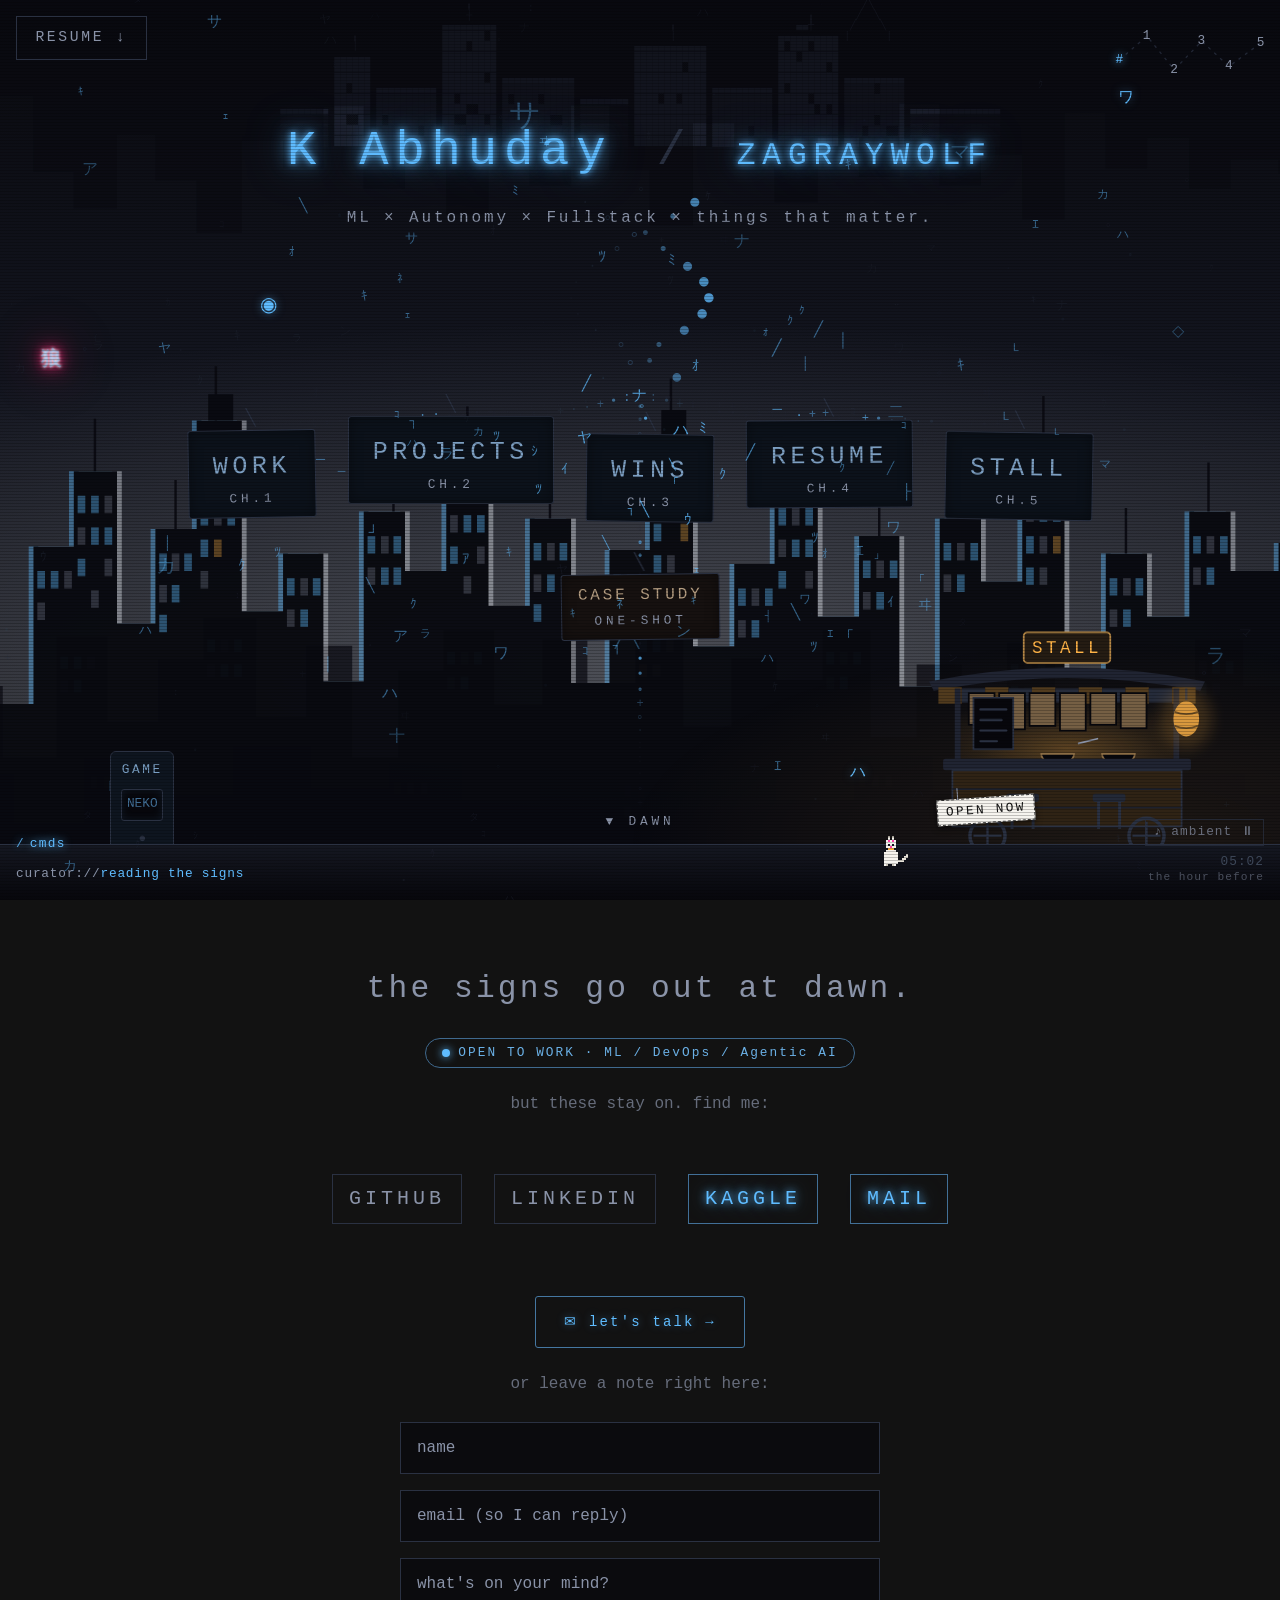
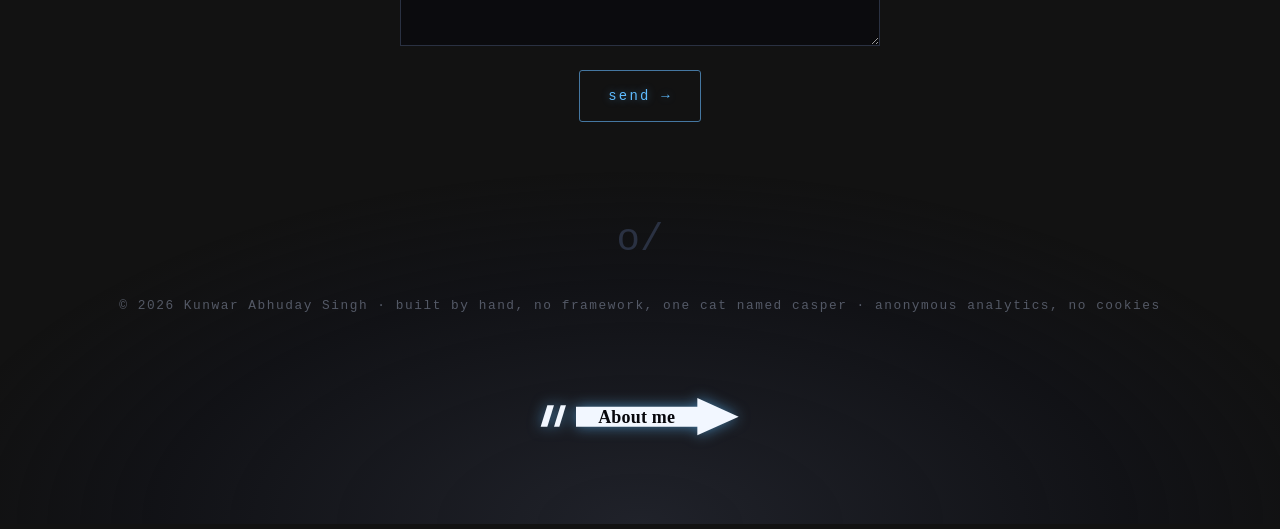
==== index.html @ 2be88a95 "about: reviewer quick-nav signs under hero (resume/projects/wins/mail) + rename about arcade CAT->NE" ====
<!DOCTYPE html>
<html lang="en">
<head>
<meta charset="UTF-8">
<meta name="viewport" content="width=device-width, initial-scale=1.0, viewport-fit=cover">
<title>ZaGrayWolf — Abhuday Singh · ML × Robotics</title>
<meta name="description" content="Kunwar Abhuday Singh (ZaGrayWolf) — ML, robotics, and things that see. A night-alley portfolio: work, projects, papers, resume, and a recommendations stall.">
<link rel="canonical" href="https://zagraywolf.github.io/">
<meta name="theme-color" content="#07070c">
<meta property="og:type" content="website">
<meta property="og:title" content="ZaGrayWolf — Abhuday Singh">
<meta property="og:description" content="ML × Autonomy × Fullstack × things that matter. Step into the alley.">
<meta property="og:url" content="https://zagraywolf.github.io/">
<meta property="og:image" content="https://zagraywolf.github.io/assets/img/og.png">
<meta name="twitter:card" content="summary_large_image">
<meta name="twitter:image" content="https://zagraywolf.github.io/assets/img/og.png">
<link rel="icon" href="assets/img/favicon.svg" type="image/svg+xml">
<link rel="manifest" href="/manifest.webmanifest">
<link rel="apple-touch-icon" href="/assets/img/apple-touch-icon.png">
<!-- modulepreload: flatten the ES-module boot waterfall (all always-loaded; pure load speedup, no behaviour change). ?v= bumped by the site-wide sed. -->
<link rel="modulepreload" href="/js/main.js?v=4.59">
<link rel="modulepreload" href="/js/config.js?v=4.59">
<link rel="modulepreload" href="/js/ticker.js?v=4.59">
<link rel="modulepreload" href="/js/curator.js?v=4.59">
<link rel="modulepreload" href="/js/cat.js?v=4.59">
<link rel="modulepreload" href="/js/hud.js?v=4.59">
<link rel="modulepreload" href="/js/transition.js?v=4.59">
<link rel="modulepreload" href="/js/timeofday.js?v=4.59">
<link rel="modulepreload" href="/js/narrator.js?v=4.59">
<link rel="modulepreload" href="/js/analytics.js?v=4.59">
<link rel="modulepreload" href="/js/palette.js?v=4.59">
<link rel="modulepreload" href="/js/resume-preview.js?v=4.59">
<link rel="modulepreload" href="/js/dynamic-menu.js?v=4.59">
<link rel="stylesheet" href="css/tokens.css?v=4.59">
<link rel="stylesheet" href="css/base.css?v=4.59">
<link rel="stylesheet" href="css/alley.css?v=4.59">
<link rel="stylesheet" href="css/game.css?v=4.59">
<script type="application/ld+json">
{
  "@context": "https://schema.org",
  "@type": "Person",
  "name": "Kunwar Abhuday Singh",
  "alternateName": "ZaGrayWolf",
  "url": "https://zagraywolf.github.io/",
  "email": "mailto:abhuday2656@gmail.com",
  "jobTitle": "Software Engineer (ML, DevOps, Agentic AI)",
  "alumniOf": "Manipal Institute of Technology",
  "address": { "@type": "PostalAddress", "addressLocality": "Noida", "addressCountry": "IN" },
  "sameAs": [
    "https://github.com/ZaGrayWolf",
    "https://www.linkedin.com/in/kunwar-abhuday-singh-280836284",
    "https://www.kaggle.com/abhuday7",
    "https://pypi.org/project/advance-conv-benchmarks/"
  ]
}
</script>
</head>
<body data-page="alley" class="preboot">
<a class="skip-link" href="#main">skip to street level</a>
<a class="hud-resume" href="resume.html">RESUME ↓</a>

<div class="alley">

  <!-- L0 · sky -->
  <div class="layer layer-sky" data-parallax="0.2" aria-hidden="true">
<pre class="skyline">
                               ╻                                                                 ╱╲
                               ┼                                                        ╻       ╱  ╲
                           ▄▄▄▄▄▄▄▄▄                             ╻                    ▄▄╀      ╱    ╲
            ╻              ███████░█                             |                 ▄▄▄▄▄▄▄▄▄▄ |      |
            |              ████░████                       ▄▄▄▄▄▄▄▄▄▄▄▄            █░███░████
         ▄▄▄▄▄▄            █████████                       ████████████            ███░██████
         ██████            █████████                       ████████░███            ████████░█
         ██████            ███████░█ ▄▄▄▄▄▄▄▄▄▄▄▄          ████████████            ██████████ ▄▄▄▄▄▄▄▄▄▄
         ██░███ ▄▄▄▄▄▄▄▄▄▄ █████████ ▓▓▓▓▓▓▓▓▓▓▓▓          ████████████ ▄▄▄▄▄▄▄▄▄▄ █░████████ ▓▓▓▓▓░▓▓▓▓
         ██████ ▓▓▓▓▓▓▓▓▓▓ ██░██████ ▓░▓▓▓▓░▓▓▓▓▓ ▄▄▄▄▄▄▄▄ ████░██░████ ▓▓▓▓▓▓▓▓▓▓ █████░████ ▓▓▓▓▓▓▓▓▓▓
▄▄▄▄▄▄▄▄ ██████ ▓▓▓▓▓▓▓▓▓▓ ████░░███ ▓▓▓▓▓▓▓▓▓▓▓▓ ▒▒▒▒▒▒▒▒ ████████████ ▓▓▓▓▓▓▓▓▓▓ ██████░█░█ ▓▓▓▓▓▓▓▓▓▓ ▄▄▄▄▄▄▄▄▄▄▄▄▄▄▄
▒▒▒▒▒▒▒▒ ██░░██ ▓░▓▓▓▓▓▓▓▓ ██░░███░█ ▓▓▓▓▓▓▓▓░░▓▓ ▒▒▒▒▒▒▒▒ ████████████ ▓▓▓▓▓▓▓▓▓▓ ██████████ ▓▓▓▓▓░▓▓▓▓ ▒▒▒▒▒▒▒▒▒▒▒▒▒▒▒
▒░▒░▒░▒▒ ██████ ▓▓▓▓▓▓▓░▓▓ █████████ ▓▓▓▓▓▓▓▓▓▓▓▓ ▒▒▒▒▒▒▒▒ ████████████ ▓▓▓▓▓▓░▓▓▓ ██████████ ▓▓▓░▓▓▓░░▓ ▒▒░▒▒▒▒▒▒▒▒▒▒▒▒
▒▒▒▒▒▒▒▒ ██████ ▓▓▓▓▓▓▓▓▓▓ █████████ ▓▓▓▓▓▓▓▓▓▓▓▓ ▒▒▒▒▒▒▒▒ ████████████ ▓▓▓▓▓▓▓▓▓▓ ██████████ ▓▓▓▓▓▓▓▓▓▓ ▒▒▒▒▒▒▒▒▒▒▒▒▒▒▒
</pre>
  </div>

  <!-- L1 · layered skyline — Spider-Verse depth in the Tokyo-night palette -->
  <!-- ── SKYLINE: revert by restoring this block from git (7bf1932) ── -->
  <!-- inverted city hanging from the top (the upside-down mirror) -->
  <div class="layer layer-skyline-top" data-parallax="0.16" aria-hidden="true">
    <svg viewBox="0 0 1440 360" preserveAspectRatio="none">
      <path class="sky-near" d="M0,360 L0,182 L45,182 L45,248 L88,248 L88,158 L130,158 L130,115 L175,115 L175,202 L215,202 L215,148 L258,148 L258,86 L305,86 L305,195 L348,195 L348,162 L390,162 L390,235 L432,235 L432,138 L475,138 L475,172 L518,172 L518,108 L562,108 L562,192 L605,192 L605,142 L648,142 L648,236 L688,236 L688,160 L730,160 L730,95 L775,95 L775,215 L818,215 L818,168 L860,168 L860,122 L905,122 L905,198 L948,198 L948,152 L990,152 L990,238 L1032,238 L1032,142 L1075,142 L1075,178 L1118,178 L1118,102 L1162,102 L1162,228 L1205,228 L1205,162 L1248,162 L1248,198 L1292,198 L1292,138 L1335,138 L1335,172 L1385,172 L1385,156 L1440,156 L1440,360 Z"/>
    </svg>
  </div>
  <div class="layer layer-skyline-back" data-parallax="0.22" aria-hidden="true">
    <svg viewBox="0 0 1440 360" preserveAspectRatio="none">
      <path class="sky-far" d="M0,360 L0,310 L180,310 L180,296 L360,296 L360,315 L540,315 L540,300 L720,300 L720,308 L900,308 L900,295 L1080,295 L1080,305 L1260,305 L1260,298 L1440,298 L1440,360 Z"/>
      <path class="sky-mid" d="M0,360 L0,270 L68,270 L68,305 L140,305 L140,258 L218,258 L218,285 L295,285 L295,250 L378,250 L378,280 L458,280 L458,262 L535,262 L535,288 L615,288 L615,254 L698,254 L698,282 L778,282 L778,264 L862,264 L862,288 L942,288 L942,257 L1025,257 L1025,282 L1105,282 L1105,268 L1188,268 L1188,294 L1268,294 L1268,270 L1350,270 L1350,285 L1440,285 L1440,360 Z"/>
      <g>
        <rect class="sky-win" x="148" y="272" width="6" height="8"/><rect class="sky-win dim" x="162" y="272" width="6" height="8"/><rect class="sky-win" x="176" y="272" width="6" height="8"/>
        <rect class="sky-win dim" x="464" y="276" width="6" height="8"/><rect class="sky-win" x="478" y="276" width="6" height="8"/><rect class="sky-win" x="492" y="276" width="6" height="8"/>
        <rect class="sky-win" x="704" y="278" width="6" height="8"/><rect class="sky-win dim" x="718" y="278" width="6" height="8"/><rect class="sky-win" x="704" y="293" width="6" height="8"/>
        <rect class="sky-win dim" x="948" y="271" width="6" height="8"/><rect class="sky-win" x="962" y="271" width="6" height="8"/><rect class="sky-win" x="976" y="271" width="6" height="8"/>
        <rect class="sky-win" x="1194" y="282" width="6" height="8"/><rect class="sky-win dim" x="1208" y="282" width="6" height="8"/><rect class="sky-win" x="1275" y="284" width="6" height="8"/>
      </g>
    </svg>
  </div>
  <!-- mid-depth layer — remove this div + .layer-skyline-mid in alley.css to revert -->
  <div class="layer layer-skyline-mid" data-parallax="0.35" aria-hidden="true">
    <svg viewBox="0 0 1440 360" preserveAspectRatio="none">
      <path class="sky-mid" d="M0,360 L0,222 L56,222 L56,268 L112,268 L112,190 L165,190 L165,245 L218,245 L218,205 L265,205 L265,178 L320,178 L320,242 L372,242 L372,196 L420,196 L420,268 L468,268 L468,212 L515,212 L515,186 L568,186 L568,234 L618,234 L618,192 L665,192 L665,220 L715,220 L715,178 L765,178 L765,248 L815,248 L815,204 L862,204 L862,218 L910,218 L910,186 L960,186 L960,255 L1008,255 L1008,208 L1055,208 L1055,232 L1102,232 L1102,194 L1152,194 L1152,228 L1198,228 L1198,214 L1248,214 L1248,238 L1298,238 L1298,192 L1348,192 L1348,222 L1440,222 L1440,360 Z"/>
      <g>
        <rect class="sky-win" x="116" y="203" width="8" height="8"/><rect class="sky-win" x="130" y="203" width="8" height="8"/><rect class="sky-win dim" x="144" y="203" width="8" height="8"/><rect class="sky-win dim" x="116" y="218" width="8" height="8"/><rect class="sky-win" x="130" y="218" width="8" height="8"/>
        <rect class="sky-win" x="269" y="192" width="8" height="8"/><rect class="sky-win dim" x="283" y="192" width="8" height="8"/><rect class="sky-win" x="297" y="192" width="8" height="8"/><rect class="sky-win dim" x="269" y="208" width="8" height="8"/><rect class="sky-win" x="283" y="208" width="8" height="8"/><rect class="sky-win" x="297" y="208" width="8" height="8"/>
        <rect class="sky-win" x="519" y="200" width="8" height="8"/><rect class="sky-win dim" x="533" y="200" width="8" height="8"/><rect class="sky-win" x="547" y="200" width="8" height="8"/><rect class="sky-win dim" x="519" y="216" width="8" height="8"/><rect class="sky-win" x="533" y="216" width="8" height="8"/>
        <rect class="sky-win" x="719" y="192" width="8" height="8"/><rect class="sky-win" x="733" y="192" width="8" height="8"/><rect class="sky-win dim" x="747" y="192" width="8" height="8"/><rect class="sky-win warm" x="719" y="208" width="8" height="8"/><rect class="sky-win dim" x="733" y="208" width="8" height="8"/>
        <rect class="sky-win" x="914" y="200" width="8" height="8"/><rect class="sky-win dim" x="928" y="200" width="8" height="8"/><rect class="sky-win" x="942" y="200" width="8" height="8"/><rect class="sky-win dim" x="914" y="216" width="8" height="8"/><rect class="sky-win" x="928" y="216" width="8" height="8"/>
        <rect class="sky-win" x="1106" y="208" width="8" height="8"/><rect class="sky-win dim" x="1120" y="208" width="8" height="8"/><rect class="sky-win" x="1134" y="208" width="8" height="8"/><rect class="sky-win" x="1106" y="222" width="8" height="8"/><rect class="sky-win dim" x="1120" y="222" width="8" height="8"/>
        <rect class="sky-win dim" x="1302" y="206" width="8" height="8"/><rect class="sky-win" x="1316" y="206" width="8" height="8"/><rect class="sky-win" x="1330" y="206" width="8" height="8"/><rect class="sky-win" x="1302" y="220" width="8" height="8"/><rect class="sky-win dim" x="1316" y="220" width="8" height="8"/>
      </g>
    </svg>
  </div>
  <div class="layer layer-skyline-front" data-parallax="0.5" aria-hidden="true">
    <svg viewBox="0 0 1440 360" preserveAspectRatio="none">
      <!-- chromatic-aberration edge: cyan left, magenta right — ±5px for stronger glitch -->
      <path class="sky-cyan" transform="translate(-5 0)" d="M0,360 L0,182 L45,182 L45,248 L88,248 L88,158 L130,158 L130,115 L175,115 L175,202 L215,202 L215,148 L258,148 L258,86 L305,86 L305,195 L348,195 L348,162 L390,162 L390,235 L432,235 L432,138 L475,138 L475,172 L518,172 L518,108 L562,108 L562,192 L605,192 L605,142 L648,142 L648,236 L688,236 L688,160 L730,160 L730,95 L775,95 L775,215 L818,215 L818,168 L860,168 L860,122 L905,122 L905,198 L948,198 L948,152 L990,152 L990,238 L1032,238 L1032,142 L1075,142 L1075,178 L1118,178 L1118,102 L1162,102 L1162,228 L1205,228 L1205,162 L1248,162 L1248,198 L1292,198 L1292,138 L1335,138 L1335,172 L1385,172 L1385,156 L1440,156 L1440,360 Z"/>
      <path class="sky-mag" transform="translate(5 0)" d="M0,360 L0,182 L45,182 L45,248 L88,248 L88,158 L130,158 L130,115 L175,115 L175,202 L215,202 L215,148 L258,148 L258,86 L305,86 L305,195 L348,195 L348,162 L390,162 L390,235 L432,235 L432,138 L475,138 L475,172 L518,172 L518,108 L562,108 L562,192 L605,192 L605,142 L648,142 L648,236 L688,236 L688,160 L730,160 L730,95 L775,95 L775,215 L818,215 L818,168 L860,168 L860,122 L905,122 L905,198 L948,198 L948,152 L990,152 L990,238 L1032,238 L1032,142 L1075,142 L1075,178 L1118,178 L1118,102 L1162,102 L1162,228 L1205,228 L1205,162 L1248,162 L1248,198 L1292,198 L1292,138 L1335,138 L1335,172 L1385,172 L1385,156 L1440,156 L1440,360 Z"/>
      <path class="sky-near" d="M0,360 L0,182 L45,182 L45,248 L88,248 L88,158 L130,158 L130,115 L175,115 L175,202 L215,202 L215,148 L258,148 L258,86 L305,86 L305,195 L348,195 L348,162 L390,162 L390,235 L432,235 L432,138 L475,138 L475,172 L518,172 L518,108 L562,108 L562,192 L605,192 L605,142 L648,142 L648,236 L688,236 L688,160 L730,160 L730,95 L775,95 L775,215 L818,215 L818,168 L860,168 L860,122 L905,122 L905,198 L948,198 L948,152 L990,152 L990,238 L1032,238 L1032,142 L1075,142 L1075,178 L1118,178 L1118,102 L1162,102 L1162,228 L1205,228 L1205,162 L1248,162 L1248,198 L1292,198 L1292,138 L1335,138 L1335,172 L1385,172 L1385,156 L1440,156 L1440,360 Z"/>
      <!-- rooftop antennae + water towers -->
      <g class="sky-detail">
        <line x1="152" y1="115" x2="152" y2="85"/>
        <line x1="236" y1="148" x2="236" y2="120"/>
        <line x1="278" y1="86" x2="278" y2="55"/>
        <line x1="463" y1="138" x2="463" y2="110"/>
        <line x1="540" y1="108" x2="540" y2="78"/>
        <line x1="626" y1="142" x2="626" y2="116"/>
        <line x1="752" y1="95" x2="752" y2="62"/>
        <line x1="882" y1="122" x2="882" y2="95"/>
        <line x1="969" y1="152" x2="969" y2="124"/>
        <line x1="1053" y1="142" x2="1053" y2="115"/>
        <line x1="1140" y1="102" x2="1140" y2="72"/>
        <line x1="1226" y1="162" x2="1226" y2="136"/>
        <line x1="1312" y1="138" x2="1312" y2="110"/>
        <line x1="1403" y1="156" x2="1403" y2="130"/>
      </g>
      <path class="sky-near" d="M270,86 L270,71 L296,71 L296,86 Z"/>
      <path class="sky-near" d="M742,95 L742,80 L768,80 L768,95 Z"/>
      <!-- dense lit windows -->
      <g>
        <rect class="sky-win" x="92" y="172" width="8" height="10"/><rect class="sky-win" x="106" y="172" width="8" height="10"/><rect class="sky-win dim" x="120" y="172" width="8" height="10"/><rect class="sky-win dim" x="92" y="190" width="8" height="10"/>
        <rect class="sky-win" x="134" y="129" width="8" height="10"/><rect class="sky-win" x="148" y="129" width="8" height="10"/><rect class="sky-win dim" x="162" y="129" width="8" height="10"/>
        <rect class="sky-win dim" x="134" y="147" width="8" height="10"/><rect class="sky-win" x="148" y="147" width="8" height="10"/><rect class="sky-win" x="162" y="147" width="8" height="10"/>
        <rect class="sky-win" x="134" y="165" width="8" height="10"/><rect class="sky-win dim" x="162" y="165" width="8" height="10"/>
        <rect class="sky-win dim" x="148" y="183" width="8" height="10"/>
        <rect class="sky-win" x="219" y="162" width="8" height="10"/><rect class="sky-win dim" x="232" y="162" width="8" height="10"/><rect class="sky-win" x="245" y="162" width="8" height="10"/>
        <rect class="sky-win dim" x="219" y="180" width="8" height="10"/><rect class="sky-win" x="232" y="180" width="8" height="10"/>
        <rect class="sky-win" x="219" y="197" width="8" height="10"/>
        <rect class="sky-win" x="262" y="100" width="8" height="10"/><rect class="sky-win" x="276" y="100" width="8" height="10"/><rect class="sky-win dim" x="290" y="100" width="8" height="10"/>
        <rect class="sky-win dim" x="262" y="118" width="8" height="10"/><rect class="sky-win" x="276" y="118" width="8" height="10"/><rect class="sky-win" x="290" y="118" width="8" height="10"/>
        <rect class="sky-win" x="262" y="136" width="8" height="10"/><rect class="sky-win dim" x="276" y="136" width="8" height="10"/><rect class="sky-win" x="290" y="136" width="8" height="10"/>
        <rect class="sky-win" x="262" y="154" width="8" height="10"/><rect class="sky-win warm" x="276" y="154" width="8" height="10"/>
        <rect class="sky-win dim" x="262" y="172" width="8" height="10"/>
        <rect class="sky-win" x="352" y="176" width="8" height="10"/><rect class="sky-win dim" x="366" y="176" width="8" height="10"/><rect class="sky-win" x="379" y="176" width="8" height="10"/>
        <rect class="sky-win dim" x="352" y="194" width="8" height="10"/><rect class="sky-win" x="366" y="194" width="8" height="10"/>
        <rect class="sky-win" x="436" y="152" width="8" height="10"/><rect class="sky-win dim" x="450" y="152" width="8" height="10"/><rect class="sky-win" x="463" y="152" width="8" height="10"/>
        <rect class="sky-win dim" x="436" y="170" width="8" height="10"/><rect class="sky-win" x="450" y="170" width="8" height="10"/><rect class="sky-win" x="463" y="170" width="8" height="10"/>
        <rect class="sky-win" x="522" y="122" width="8" height="10"/><rect class="sky-win" x="536" y="122" width="8" height="10"/><rect class="sky-win dim" x="550" y="122" width="8" height="10"/>
        <rect class="sky-win dim" x="522" y="140" width="8" height="10"/><rect class="sky-win" x="536" y="140" width="8" height="10"/><rect class="sky-win" x="550" y="140" width="8" height="10"/>
        <rect class="sky-win" x="522" y="158" width="8" height="10"/><rect class="sky-win dim" x="550" y="158" width="8" height="10"/>
        <rect class="sky-win dim" x="536" y="175" width="8" height="10"/>
        <rect class="sky-win" x="609" y="156" width="8" height="10"/><rect class="sky-win dim" x="623" y="156" width="8" height="10"/><rect class="sky-win" x="636" y="156" width="8" height="10"/>
        <rect class="sky-win dim" x="609" y="174" width="8" height="10"/><rect class="sky-win" x="623" y="174" width="8" height="10"/>
        <rect class="sky-win" x="609" y="191" width="8" height="10"/>
        <rect class="sky-win" x="692" y="174" width="8" height="10"/><rect class="sky-win dim" x="706" y="174" width="8" height="10"/><rect class="sky-win" x="720" y="174" width="8" height="10"/>
        <rect class="sky-win dim" x="692" y="192" width="8" height="10"/><rect class="sky-win" x="706" y="192" width="8" height="10"/>
        <rect class="sky-win" x="734" y="109" width="8" height="10"/><rect class="sky-win" x="748" y="109" width="8" height="10"/><rect class="sky-win dim" x="762" y="109" width="8" height="10"/>
        <rect class="sky-win dim" x="734" y="127" width="8" height="10"/><rect class="sky-win" x="748" y="127" width="8" height="10"/><rect class="sky-win" x="762" y="127" width="8" height="10"/>
        <rect class="sky-win" x="734" y="145" width="8" height="10"/><rect class="sky-win warm" x="762" y="145" width="8" height="10"/>
        <rect class="sky-win dim" x="748" y="163" width="8" height="10"/><rect class="sky-win" x="734" y="163" width="8" height="10"/>
        <rect class="sky-win" x="734" y="181" width="8" height="10"/><rect class="sky-win dim" x="762" y="181" width="8" height="10"/>
        <rect class="sky-win" x="822" y="182" width="8" height="10"/><rect class="sky-win dim" x="836" y="182" width="8" height="10"/><rect class="sky-win" x="850" y="182" width="8" height="10"/>
        <rect class="sky-win dim" x="822" y="200" width="8" height="10"/><rect class="sky-win" x="836" y="200" width="8" height="10"/>
        <rect class="sky-win" x="864" y="136" width="8" height="10"/><rect class="sky-win dim" x="878" y="136" width="8" height="10"/><rect class="sky-win" x="892" y="136" width="8" height="10"/>
        <rect class="sky-win dim" x="864" y="154" width="8" height="10"/><rect class="sky-win" x="878" y="154" width="8" height="10"/><rect class="sky-win" x="892" y="154" width="8" height="10"/>
        <rect class="sky-win" x="864" y="172" width="8" height="10"/><rect class="sky-win dim" x="892" y="172" width="8" height="10"/>
        <rect class="sky-win" x="952" y="166" width="8" height="10"/><rect class="sky-win dim" x="966" y="166" width="8" height="10"/><rect class="sky-win" x="980" y="166" width="8" height="10"/>
        <rect class="sky-win dim" x="952" y="184" width="8" height="10"/><rect class="sky-win" x="966" y="184" width="8" height="10"/>
        <rect class="sky-win" x="1036" y="156" width="8" height="10"/><rect class="sky-win dim" x="1050" y="156" width="8" height="10"/><rect class="sky-win" x="1064" y="156" width="8" height="10"/>
        <rect class="sky-win dim" x="1036" y="174" width="8" height="10"/><rect class="sky-win" x="1050" y="174" width="8" height="10"/>
        <rect class="sky-win" x="1122" y="116" width="8" height="10"/><rect class="sky-win" x="1136" y="116" width="8" height="10"/><rect class="sky-win dim" x="1150" y="116" width="8" height="10"/>
        <rect class="sky-win dim" x="1122" y="134" width="8" height="10"/><rect class="sky-win" x="1136" y="134" width="8" height="10"/><rect class="sky-win" x="1150" y="134" width="8" height="10"/>
        <rect class="sky-win" x="1122" y="152" width="8" height="10"/><rect class="sky-win dim" x="1136" y="152" width="8" height="10"/><rect class="sky-win warm" x="1150" y="152" width="8" height="10"/>
        <rect class="sky-win" x="1122" y="170" width="8" height="10"/><rect class="sky-win dim" x="1136" y="170" width="8" height="10"/>
        <rect class="sky-win" x="1209" y="176" width="8" height="10"/><rect class="sky-win dim" x="1223" y="176" width="8" height="10"/><rect class="sky-win" x="1236" y="176" width="8" height="10"/>
        <rect class="sky-win dim" x="1209" y="194" width="8" height="10"/><rect class="sky-win" x="1223" y="194" width="8" height="10"/>
        <rect class="sky-win" x="1296" y="152" width="8" height="10"/><rect class="sky-win dim" x="1310" y="152" width="8" height="10"/><rect class="sky-win" x="1324" y="152" width="8" height="10"/>
        <rect class="sky-win dim" x="1296" y="170" width="8" height="10"/><rect class="sky-win" x="1310" y="170" width="8" height="10"/>
        <rect class="sky-win" x="1389" y="170" width="8" height="10"/><rect class="sky-win dim" x="1403" y="170" width="8" height="10"/><rect class="sky-win" x="1417" y="170" width="8" height="10"/>
        <rect class="sky-win dim" x="1389" y="188" width="8" height="10"/><rect class="sky-win" x="1403" y="188" width="8" height="10"/>
      </g>
    </svg>
  </div>

  <!-- embedded glyphs strewn into the scene (signage/graffiti) -->
  <div class="layer layer-glyphs" data-parallax="0.62" aria-hidden="true">
    <span class="g-sm" style="left:7%;  top:19%">ア</span>
    <span class="g-bright" style="left:21%; top:34%">◉</span>
    <span style="left:13%; top:63%">カ</span>
    <span class="g-sm" style="left:31%; top:82%">十</span>
    <span class="g-lg" style="left:41%; top:13%">サ</span>
    <span style="left:49%; top:71%">╱╲</span>
    <span class="g-sm" style="left:58%; top:27%">ナ</span>
    <span class="g-bright g-sm" style="left:67%; top:86%">ハ</span>
    <span style="left:75%; top:17%">マ</span>
    <span class="g-lg" style="left:84%; top:54%">ヤ</span>
    <span class="g-sm" style="left:92%; top:37%">◇</span>
    <span style="left:95%; top:73%">ラ</span>
    <span class="g-sm" style="left:9%;  top:87%">┌┐</span>
    <span class="g-bright g-sm" style="left:88%; top:11%">ワ</span>
    <span class="g-sm" style="left:70%; top:46%">二</span>
    <span style="left:35%; top:49%">◆</span>
    <!-- NEON SIGN · remove this line + the CSS block in alley.css to revert -->
    <span class="neon-wall-sign" style="left:4%; top:40%">狼</span>
  </div>

  <main id="main">
    <header class="hero" data-narrate="entering the street">
      <h1 class="name-sign" aria-label="K Abhuday / ZAGRAYWOLF"><span class="name-en">K Abhuday</span> <span class="name-sep" aria-hidden="true">/</span> <span class="name-tag">ZAGRAYWOLF</span></h1>
      <p class="hero-sub">ML × Autonomy × Fullstack × things that matter.</p>
    </header>

    <!-- L2 · the five signs -->
    <nav class="layer layer-signs" data-parallax="0.75" aria-label="Chapters" data-narrate="reading the signs">
      <a class="sign" href="work.html" aria-label="WORK — chapter 1" data-ch="CH.1"><b data-scramble>WORK</b></a>
      <a class="sign" href="projects.html" aria-label="PROJECTS — chapter 2" data-ch="CH.2"><b data-scramble>PROJECTS</b></a>
      <a class="sign" href="papers.html" aria-label="WINS — chapter 3" data-ch="CH.3"><b data-scramble>WINS</b></a>
      <a class="sign" href="resume.html" aria-label="RESUME — chapter 4" data-ch="CH.4"><b data-scramble>RESUME</b></a>
      <a class="sign" href="stall.html" aria-label="THE STALL — chapter 5" data-ch="CH.5"><b data-scramble>STALL</b></a>
      <span class="sign-break" aria-hidden="true"></span><!-- flex row break: the special hangs on its own line -->
      <a class="sign sign--special" href="oneshot.html" aria-label="CASE STUDY — the one-shot special" data-ch="ONE-SHOT"><b data-scramble>CASE STUDY</b></a>
    </nav>

    <!-- L3 · street level -->
    <div class="layer layer-street" data-parallax="1">
      <a class="stall" href="stall.html" aria-label="The stall — open now" data-narrate="approaching the stall">
        <svg class="stall-svg" viewBox="0 0 260 204" aria-hidden="true">
          <defs>
            <radialGradient id="stall-warm" cx="50%" cy="85%" r="75%">
              <stop offset="0%" stop-color="var(--amber)" stop-opacity=".30"/>
              <stop offset="55%" stop-color="var(--amber)" stop-opacity=".10"/>
              <stop offset="100%" stop-color="var(--amber)" stop-opacity="0"/>
            </radialGradient>
          </defs>

          <!-- steam over the bowls -->
          <g class="stall-steam" fill="none" stroke-linecap="round" stroke-width="2.5">
            <path d="M118 104 q -5 -10 1 -19 q 6 -9 0 -18"/>
            <path d="M132 102 q 6 -9 -1 -18 q -6 -9 1 -17"/>
            <path d="M170 104 q -5 -11 1 -20 q 5 -8 0 -16"/>
          </g>

          <!-- roof -->
          <path class="s-ink" d="M12 50 Q 130 26 248 50 L 244 58 Q 130 36 16 58 Z"/>
          <!-- awning fringe -->
          <g class="stall-fringe">
            <rect x="20"  y="55" width="20" height="14"/><rect x="40" y="56" width="20" height="12"/>
            <rect x="60"  y="55" width="20" height="14"/><rect x="80" y="56" width="20" height="12"/>
            <rect x="100" y="55" width="20" height="14"/><rect x="120" y="56" width="20" height="12"/>
            <rect x="140" y="55" width="20" height="14"/><rect x="160" y="56" width="20" height="12"/>
            <rect x="180" y="55" width="20" height="14"/><rect x="200" y="56" width="20" height="12"/>
            <rect x="220" y="55" width="20" height="14"/>
          </g>

          <!-- neon-trimmed STALL sign on the roof -->
          <g class="stall-sign">
            <rect x="93" y="8" width="74" height="26" rx="3"/>
            <text x="130" y="26" text-anchor="middle">STALL</text>
          </g>

          <!-- posts -->
          <rect class="s-ink" x="34" y="56" width="5" height="62"/>
          <rect class="s-ink" x="221" y="56" width="5" height="62"/>

          <!-- warm interior glow -->
          <rect x="39" y="60" width="182" height="56" fill="url(#stall-warm)"/>

          <!-- noren curtain strips -->
          <g class="stall-curtain">
            <rect x="46"  y="60" width="22" height="27"/>
            <rect x="72"  y="60" width="22" height="31"/>
            <rect x="98"  y="60" width="22" height="28"/>
            <rect x="124" y="60" width="22" height="32"/>
            <rect x="150" y="60" width="22" height="27"/>
            <rect x="176" y="60" width="22" height="30"/>
          </g>

          <!-- menu board -->
          <g class="stall-board">
            <rect x="50" y="64" width="34" height="44"/>
            <line x1="56" y1="74" x2="78" y2="74"/>
            <line x1="56" y1="83" x2="74" y2="83"/>
            <line x1="56" y1="92" x2="78" y2="92"/>
            <line x1="56" y1="101" x2="70" y2="101"/>
          </g>

          <!-- hanging lantern -->
          <g class="stall-lamp">
            <line class="s-line" x1="232" y1="56" x2="232" y2="66"/>
            <ellipse class="lamp-glow" cx="232" cy="82" rx="22" ry="26"/>
            <ellipse class="lamp-body" cx="232" cy="82" rx="11" ry="15"/>
            <path class="lamp-rib" d="M222 76 q 10 4 20 0 M222 88 q 10 4 20 0"/>
          </g>

          <!-- bowls + chopsticks on the counter -->
          <g class="stall-bowls">
            <path d="M108 112 a 14 9 0 0 0 28 0 z"/>
            <path d="M160 112 a 14 9 0 0 0 28 0 z"/>
            <line x1="140" y1="103" x2="156" y2="99"/>
          </g>

          <!-- counter + cart body -->
          <rect class="s-ink" x="24" y="116" width="212" height="10" rx="2"/>
          <g class="stall-bodywood">
            <rect x="32" y="126" width="196" height="48"/>
            <line x1="32" y1="142" x2="228" y2="142"/>
            <line x1="32" y1="158" x2="228" y2="158"/>
          </g>

          <!-- stools -->
          <g class="stall-stool">
            <rect x="78" y="146" width="28" height="7" rx="2"/>
            <line x1="83" y1="153" x2="83" y2="176"/><line x1="101" y1="153" x2="101" y2="176"/>
            <rect x="152" y="146" width="28" height="7" rx="2"/>
            <line x1="157" y1="153" x2="157" y2="176"/><line x1="175" y1="153" x2="175" y2="176"/>
          </g>

          <!-- wheels -->
          <g class="stall-wheel">
            <circle cx="62" cy="182" r="15"/><circle cx="198" cy="182" r="15"/>
            <line x1="62" y1="170" x2="62" y2="194"/><line x1="50" y1="182" x2="74" y2="182"/>
            <line x1="198" y1="170" x2="198" y2="194"/><line x1="186" y1="182" x2="210" y2="182"/>
          </g>
        </svg>
        <span class="stall-tag">OPEN NOW</span>
      </a>
      <button class="arcade" type="button" aria-label="GAME NEKO — play NEKO CATCHER">
        <i aria-hidden="true">GAME</i>
        <b aria-hidden="true">NEKO</b>
      </button>
      <div class="puddle" aria-hidden="true"><span>K Abhuday/ZAGRAYWOLF</span></div>
      <a class="alley-down" href="#contact">▼ DAWN</a>
    </div>
  </main>
</div>

<!-- the signs go out at dawn — contact -->
<section class="dawn" id="contact" aria-label="Contact" data-narrate="watching the lights dim">
  <h2 class="dawn-title">the signs go out at dawn.</h2>
  <p><span class="availability">OPEN TO WORK · ML / DevOps / Agentic AI</span></p>
  <p class="dawn-sub">but these stay on. find me:</p>
  <ul class="dawn-signs">
    <li><a class="dawn-sign" href="https://github.com/ZaGrayWolf" rel="me">GITHUB</a></li>
    <li><a class="dawn-sign" href="https://www.linkedin.com/in/kunwar-abhuday-singh-280836284" rel="me">LINKEDIN</a></li>
    <li><a class="dawn-sign" href="https://www.kaggle.com/abhuday7" rel="me">KAGGLE</a></li>
    <li><a class="dawn-sign" href="mailto:abhuday2656@gmail.com">MAIL</a></li>
  </ul>
  <p style="margin-top:var(--s-6)"><a class="contact-cta" href="mailto:abhuday2656@gmail.com">✉ let's talk →</a></p>

  <!-- leave a note — JS posts it to the (owner-run) backend; with JS off the
       mailto action opens the visitor's mail client. dawn-contact styled in alley.css -->
  <form class="dawn-contact" id="contact-form"
        action="mailto:abhuday2656@gmail.com" method="post" enctype="text/plain">
    <p class="dawn-sub">or leave a note right here:</p>
    <input id="cf-name" name="name" type="text" placeholder="name" autocomplete="name"
           aria-label="Your name" required>
    <input id="cf-email" name="email" type="email" placeholder="email (so I can reply)"
           autocomplete="email" aria-label="Your email" required>
    <textarea id="cf-msg" name="message" placeholder="what's on your mind?" rows="3"
              aria-label="Your message" required></textarea>
    <!-- honeypot: real people leave it blank; bots fill it -->
    <input class="cf-hp" type="text" name="website" tabindex="-1" autocomplete="off" aria-hidden="true">
    <button type="submit" class="contact-cta">send →</button>
    <p class="cf-status" id="cf-status" role="status" aria-live="polite"></p>
  </form>

  <p class="dawn-wave" aria-hidden="true">o/</p>
  <p class="dawn-fine">© 2026 Kunwar Abhuday Singh · built by hand, no framework, one cat named casper · anonymous analytics, no cookies</p>

  <!-- JoJo-style "About me" arrow → the about page (hand-built SVG, no box) -->
  <a class="tbc tbc--center" href="about.html" aria-label="About me">
    <svg class="tbc-svg" viewBox="0 0 300 84" role="img" aria-hidden="true">
      <g fill="currentColor">
        <polygon points="11,26 21,26 11,58 1,58"/>
        <polygon points="31,26 39,26 29,58 21,58"/>
        <path d="M54,28 L236,28 L236,15 L298,43 L236,71 L236,58 L54,58 Z"/>
      </g>
      <text x="145" y="52" text-anchor="middle">About me</text>
    </svg>
  </a>
</section>

<!-- HUD (A7) — static links so fast travel works without JS -->
<nav class="hud-map" aria-label="Site minimap">[<a href="index.html" data-node="alley" aria-label="Alley — home">#</a>]─[<a href="work.html" data-node="work" aria-label="Chapter 1 — work">1</a>]─[<a href="projects.html" data-node="projects" aria-label="Chapter 2 — projects">2</a>]─[<a href="papers.html" data-node="papers" aria-label="Chapter 3 — wins">3</a>]─[<a href="resume.html" data-node="resume" aria-label="Chapter 4 — resume">4</a>]─[<a href="stall.html" data-node="stall" aria-label="Chapter 5 — the stall">5</a>]</nav>
<p class="hud-state" aria-live="off">curator://<b>waking</b></p>

<canvas id="curator-canvas" class="fx-canvas" aria-hidden="true"></canvas>
<div class="scan" aria-hidden="true"></div>

<script type="module" src="js/main.js?v=4.59"></script>
</body>
</html>
---- css/tokens.css ----
/* A2 — design tokens. Single source for color/type/space/z. No magic values elsewhere. */
:root{
  /* the night world is intentionally dark — declare it so browsers with a
     force-dark / "night mode" filter (e.g. Brave) DON'T re-tint it and wash the
     scene out. Paper chapters override to light (base.css .world-paper). */
  color-scheme: only dark;
  /* night world */
  --bg:        #07070c;
  --bg-dawn:   #11131d;   /* contact scene */
  --neon-cyan: #7df9ff;   /* curator, primary signs */
  --neon-mag:  #ff3da6;   /* hover, startle, alerts */
  --amber:     #ffb347;   /* the stall ONLY (+ cat collar, session counter) */
  --dim:       #2a3142;   /* ambient glyphs */
  --label:     #8a93a8;   /* HUD text */

  /* paper world */
  --paper:     #f6f4ef;
  --ink:       #111111;
  --ink-soft:  #3a3a3a;

  /* type scale (1.25 ratio, 16px base) */
  --t-0: 0.8rem;  --t-1: 1rem;  --t-2: 1.25rem;
  --t-3: 1.563rem; --t-4: 1.953rem; --t-5: 2.441rem; --t-6: 3.052rem;

  /* type faces (A3) */
  --mono: "MS Gothic","Osaka-Mono","Noto Sans Mono CJK JP",ui-monospace,monospace;

  /* motion vocabulary — every transition/animation draws from these */
  --ease-out:    cubic-bezier(.22,.61,.36,1);
  --ease-in-out: cubic-bezier(.65,.05,.36,1);
  --dur-1: .15s;  /* taps, focus */
  --dur-2: .25s;  /* hovers, wakes */
  --dur-3: .6s;   /* scene shifts */
  --dur-4: .8s;   /* veils, reveals */

  /* spacing (8px grid) */
  --s-1: .5rem; --s-2: 1rem; --s-3: 1.5rem; --s-4: 2rem; --s-6: 3rem; --s-8: 4rem;

  /* z-layers (fixed, documented, never improvised) */
  --z-flows: 1;      /* helix/streams canvas */
  --z-content: 10;   /* panels, text */
  --z-cat: 50;
  --z-curator: 60;
  --z-hud: 70;       /* minimap, state line */
  --z-transition: 90;
  --z-game: 100;     /* CRT window */

  /* time-of-day: js/timeofday.js sets body[data-tod]; the map below tints the
     night sky per phase, drawn only from the tokens above (no magic colors).
     Default = deep night, so JS-off / unset reads exactly as before. */
  --tod-bg:   var(--bg);
  --tod-haze: transparent;
  --tod-day:  0;   /* 0 night … 1 bright midday — js/timeofday.js drives the alley day-cycle */
}

/* phase → night-sky tint. The alley stays nocturnal; these are subtle shifts
   in the *quality* of the dark, never a bright day. --tod-haze is the horizon
   glow color the scene reaches for. */
/* Tokyo-night CRT palette: the shift stays in the COOL family at every hour
   (indigo bg-dawn / blue-grey dim / cyan) — never warm, so the alley keeps its
   bluish neon look around the clock. Subtle by design (87–100% base). */
body[data-tod="dead-night"]{ --tod-bg: var(--bg); --tod-haze: color-mix(in srgb, var(--neon-cyan) 18%, transparent); }
body[data-tod="predawn"]   { --tod-bg: color-mix(in srgb, var(--bg) 90%, var(--bg-dawn)); --tod-haze: color-mix(in srgb, var(--neon-cyan) 22%, var(--bg-dawn)); }
body[data-tod="dawn"]      { --tod-bg: color-mix(in srgb, var(--bg) 89%, var(--bg-dawn)); --tod-haze: color-mix(in srgb, var(--neon-cyan) 30%, var(--bg-dawn)); }
body[data-tod="day"]       { --tod-bg: color-mix(in srgb, var(--bg) 87%, var(--dim));     --tod-haze: color-mix(in srgb, var(--neon-cyan) 28%, var(--dim)); }
body[data-tod="dusk"]      { --tod-bg: color-mix(in srgb, var(--bg) 89%, var(--bg-dawn)); --tod-haze: color-mix(in srgb, var(--neon-cyan) 24%, var(--bg-dawn)); }
body[data-tod="night"]     { --tod-bg: color-mix(in srgb, var(--bg) 93%, var(--bg-dawn)); --tod-haze: color-mix(in srgb, var(--neon-cyan) 30%, var(--bg)); }

/* phones: nudge the smallest text up (~+7%) so mono meta/caption lines read
   better; desktop keeps 0.8rem. */
@media (max-width:700px){ :root{ --t-0: 0.86rem; } }
---- css/base.css ----
/* base.css — reset, type, focus, skip-link (B1/A8). World-agnostic. */

*,*::before,*::after{ box-sizing:border-box; }

/* Brave/Chromium "auto dark" (night mode) DISABLES itself on any page that uses
   the prefers-color-scheme media feature — it assumes the author handles dark and
   stops inverting. We're an always-dark site, so we never needed a dark query...
   which is exactly why Brave felt free to wash us out. Declaring one here is the
   documented opt-out (brave-browser issues #51447 / #51725). Reaffirms our intent;
   changes nothing visually since the site is already dark. */
@media (prefers-color-scheme: dark){
  :root{ color-scheme: dark; background-color: var(--bg); }
}
@media (prefers-color-scheme: light){
  .world-paper{ color-scheme: light; background-color: var(--paper); }
}

html{
  -webkit-text-size-adjust:100%;
  -webkit-tap-highlight-color:transparent;   /* kill the grey/blue tap flash on touch; :active gives our own feedback */
  overscroll-behavior-y:none;                /* no rubber-band scroll-chaining into the address bar */
}

body{
  margin:0;
  font-family:var(--mono);
  font-size:var(--t-1);
  line-height:1.6;
  background:var(--bg);
  color:var(--label);
}

img,canvas,svg,video{ display:block; max-width:100%; }

h1,h2,h3,p,ul,ol,figure,pre{ margin:0; }

a{ color:inherit; }

button{
  font:inherit; color:inherit; background:none; border:0; padding:0; cursor:pointer;
}

/* ---- worlds ------------------------------------------------------- */
.world-paper{
  color-scheme: only light;   /* paper chapters are light on purpose — keep browser dark-mode filters off them too */
  background:var(--paper);
  color:var(--ink);
  font-family:"Inter",system-ui,sans-serif; /* self-hosted subset arrives with P2+ chapters */
  overflow-x:clip;   /* contain the .marquee full-bleed negative margins + any panel spill so phones get no horizontal scroll / right-edge clipping (alley + stall already do this in their own files) */
}
.world-paper a{ color:var(--ink); }

/* ---- skip link (A8) ------------------------------------------------ */
.skip-link{
  position:absolute; left:var(--s-2); top:calc(-1 * var(--s-8));
  z-index:var(--z-hud);
  padding:var(--s-1) var(--s-2);
  font-family:var(--mono); font-size:var(--t-0); letter-spacing:.08em;
  background:var(--bg); color:var(--neon-cyan);
  border:1px solid var(--neon-cyan);
  transition:top var(--dur-1) var(--ease-out);
}
.skip-link:focus-visible{ top:var(--s-2); z-index:var(--z-transition); }

/* recruiter escape hatch — whimsy for explorers, 30-second clarity for
   everyone hiring. Always visible, every page. */
.hud-resume{
  position:fixed; left:calc(var(--s-2) + env(safe-area-inset-left)); top:calc(var(--s-2) + env(safe-area-inset-top));
  z-index:var(--z-hud);
  font-family:var(--mono); font-size:var(--t-0); letter-spacing:.18em;
  text-decoration:none;
  color:var(--label);
  border:1px solid var(--dim);
  padding:var(--s-1) var(--s-2);
  transition:color var(--dur-2) var(--ease-out), border-color var(--dur-2) var(--ease-out);
}
.hud-resume:hover, .hud-resume:focus-visible{
  color:var(--neon-cyan);
  border-color:color-mix(in srgb, var(--neon-cyan) 55%, var(--dim));
}
/* the alley is the landing page — the hatch runs 15% bigger there */
body[data-page="alley"] .hud-resume{
  font-size:calc(var(--t-0) * 1.15);
  padding:calc(var(--s-1) * 1.15) calc(var(--s-2) * 1.15);
}
.world-paper .hud-resume{ color:var(--ink-soft); border-color:color-mix(in srgb, var(--ink) 25%, var(--paper)); }
.world-paper .hud-resume:hover, .world-paper .hud-resume:focus-visible{ color:var(--ink); border-color:var(--ink); }

/* dwell-to-peek thumbnail (js/resume-preview.js) — 2s hover on the hatch.
   A pre-rendered JPEG of page 1 (assets/img/resume-thumb.jpg), cropped to the
   top ~55% by the card height. An image, not a PDF iframe: no viewer chrome
   can leak (Safari's PDF controls escape overflow clipping). Click = open full. */
.resume-peek{
  --peek-w:180px;          /* displayed thumbnail width */
  --peek-crop:.55;         /* show ~the top 55% of the page */
  display:block; position:fixed; left:var(--s-2); top:calc(var(--s-2) + var(--s-8));
  z-index:var(--z-hud);
  width:var(--peek-w);
  height:calc(var(--peek-w) * 1.294 * var(--peek-crop)); /* thumb ratio (621/480) × crop */
  border:1px solid var(--dim); border-radius:10px;
  background:var(--paper);
  box-shadow:0 8px 30px rgba(0,0,0,.45);
  overflow:hidden; cursor:pointer; text-decoration:none;
  opacity:0; transform:translateY(-6px);
  transition:opacity var(--dur-2) var(--ease-out), transform var(--dur-2) var(--ease-out), border-color var(--dur-2) var(--ease-out);
}
.resume-peek.is-on{ opacity:1; transform:none; }
.resume-peek:hover, .resume-peek:focus-visible{ border-color:var(--neon-cyan); }
.resume-peek img{
  width:100%; display:block;   /* top of the page shows; card height crops the rest */
}
.resume-peek-hint{
  position:absolute; left:0; right:0; bottom:0;
  padding:var(--s-1) var(--s-2);
  font-family:var(--mono); font-size:var(--t-0); letter-spacing:.12em;
  color:var(--paper); background:color-mix(in srgb, var(--ink) 82%, transparent);
  text-align:center; white-space:nowrap;
}
@media (prefers-reduced-motion:reduce){
  .resume-peek{ transition:none; transform:none; }
}

/* ---- focus (A8) ----------------------------------------------------- */
:focus{ outline:none; }
:focus-visible{
  outline:2px solid var(--neon-cyan);
  outline-offset:3px;
}
.world-paper :focus-visible{ outline-color:var(--ink); }

/* ---- shared decorations -------------------------------------------- */
[aria-hidden="true"]{ user-select:none; }

.fx-canvas{
  position:fixed; inset:0;
  width:100%; height:100%;
  pointer-events:none;
}
#curator-canvas{ z-index:var(--z-curator); }
#flows-canvas{ z-index:var(--z-flows); }

/* subtle CRT scanlines — atmosphere, not costume (from curator demo) */
.scan{
  position:fixed; inset:0; pointer-events:none;
  z-index:var(--z-curator);
  background:repeating-linear-gradient(0deg,rgba(0,0,0,.22) 0 1px,transparent 1px 3px);
  mix-blend-mode:multiply;
}

/* ---- cat (C5) ------------------------------------------------------- */
.cat{
  position:fixed; left:0; top:0;
  width:32px; height:32px;
  z-index:var(--z-cat);
  image-rendering:pixelated;
  background-repeat:no-repeat;
  cursor:pointer;
}
.cat::after{ /* 44px pet hitbox (C5) */
  content:""; position:absolute; inset:-6px;
}
.cat-heart{
  position:fixed;
  z-index:var(--z-cat);
  color:var(--neon-mag);
  font-family:var(--mono); font-size:var(--t-2);
  pointer-events:none;
  animation:heart-float 1s ease-out forwards;
}
@keyframes heart-float{
  from{ opacity:1; transform:translateY(0); }
  to{ opacity:0; transform:translateY(-48px); }
}

/* ---- HUD (A7) -------------------------------------------------------- */
.hud-state{
  position:fixed; left:calc(var(--s-2) + env(safe-area-inset-left)); bottom:calc(var(--s-2) + env(safe-area-inset-bottom));
  z-index:var(--z-hud);
  pointer-events:none;
  font-size:var(--t-0); letter-spacing:.06em;
  color:var(--label);
}
.hud-state b{ font-weight:normal; color:var(--neon-cyan); }
.hud-state b.is-hot{ color:var(--neon-mag); }
/* the narrator flicks the label on each change — a brief life, not a strobe */
.hud-state b.is-narrate{ animation:narrate-flick var(--dur-3) var(--ease-out); }
@keyframes narrate-flick{
  0%{ opacity:.25; }
  30%{ opacity:1; }
  100%{ opacity:1; }
}

.hud-map{
  position:fixed; right:calc(var(--s-2) + env(safe-area-inset-right)); top:calc(var(--s-2) + env(safe-area-inset-top));
  z-index:var(--z-hud);
  font-size:var(--t-0); letter-spacing:.04em;
  color:var(--dim);
}
.hud-map a{
  color:var(--label); text-decoration:none;
  padding:var(--s-1) 2px; /* generous tap/click target without changing the glyph look */
}
.hud-map a.is-visited{ color:var(--amber); }                       /* breadcrumb: been here */
.hud-map a[aria-current="page"]{ color:var(--neon-cyan); text-shadow:0 0 8px var(--neon-cyan); }   /* active */
/* hovering a node = the curator is considering that route — glows cyan (its
   colour), echoed by the swarm drifting toward it + the "escorting to…" line */
.hud-map a:hover, .hud-map a:focus-visible{ color:var(--neon-cyan); text-shadow:0 0 8px color-mix(in srgb, var(--neon-cyan) 55%, transparent); }

/* ---- constellation layout (js/dynamic-menu.js enhances the static line) ----
   The straight "[#]─[1]─…" becomes a scattered star-chart route: the same
   nodes at non-collinear coords, joined by a flowing ASCII-dash trail, the
   current node pulsing. No-JS keeps the inline line. */
.hud-map.is-constellation{ width:9.5rem; height:5.25rem; }
.hud-map.is-constellation a{
  position:absolute; transform:translate(-50%, -50%);
  padding:1px 3px;                       /* compact so nodes don't collide */
}
.hud-lines{ position:absolute; inset:0; width:100%; height:100%; pointer-events:none; overflow:visible; z-index:-1; }
.hud-lines polyline{
  fill:none; stroke:var(--dim); stroke-width:1.3; vector-effect:non-scaling-stroke;
  stroke-dasharray:3 5; opacity:.75;
  animation:route-flow 7s linear infinite;     /* energy flows along the trail */
}
@keyframes route-flow{ to{ stroke-dashoffset:-32; } }
.hud-map.is-constellation a.is-active{ animation:node-pulse 3.2s var(--ease-in-out) infinite; }
@keyframes node-pulse{ 0%,100%{ opacity:.82; } 50%{ opacity:1; } }
@media (max-width:560px){ .hud-map.is-constellation{ width:8rem; height:4.5rem; } }
@media (max-width:380px){ .hud-map.is-constellation{ width:7rem; height:4rem; } }
/* touch: enlarge the corner HUD controls to real tap targets (≥44px) */
@media (pointer: coarse){
  .hud-resume{ padding:var(--s-2) var(--s-3); }
  .hud-audio{ padding:var(--s-1) var(--s-2); }
  .hud-map.is-constellation a{ padding:7px 9px; }
}

/* ---- time-of-day clock (JS-injected, night world only) ----------------
   The site reading the visitor's real hour, etched faint in the free corner.
   Decorative + aria-hidden; the phase tint it announces lives on the body. */
.tod-clock{
  position:fixed; right:calc(var(--s-2) + env(safe-area-inset-right)); bottom:calc(var(--s-2) + env(safe-area-inset-bottom));
  z-index:var(--z-hud); pointer-events:none;
  display:flex; flex-direction:column; align-items:flex-end;
  font-size:var(--t-0); letter-spacing:.08em; line-height:1.25;
  color:var(--label); opacity:.62;
}
.tod-clock .tod-time{ color:color-mix(in srgb, var(--label) 55%, var(--tod-haze)); font-variant-numeric:tabular-nums; }
.tod-clock .tod-label{ font-size:.7rem; opacity:.8; }

/* ---- ambient-sound toggle (JS-injected, alley only) -------------------
   Sits just above the time-of-day clock in the free bottom-right corner.
   Off by default; lights cyan when the generative lo-fi is playing. */
.hud-audio{
  /* safe-area on both axes so it rises WITH the clock on notched phones — the
     clock had the inset but this didn't, so on a home-bar phone the clock climbed
     into this button. Desktop insets are 0 → unchanged. */
  position:fixed;
  right:calc(var(--s-2) + env(safe-area-inset-right));
  bottom:calc(var(--s-2) + 2.4rem + env(safe-area-inset-bottom));
  z-index:var(--z-hud);
  font-family:var(--mono); font-size:var(--t-0); letter-spacing:.08em;
  color:var(--label); opacity:.7;
  border:1px solid var(--dim); padding:2px var(--s-1);
  transition:color var(--dur-2) var(--ease-out), border-color var(--dur-2) var(--ease-out), opacity var(--dur-2) var(--ease-out);
}
.hud-audio:hover, .hud-audio:focus-visible{ opacity:1; color:var(--neon-cyan); border-color:color-mix(in srgb, var(--neon-cyan) 50%, var(--dim)); }
.hud-audio.is-on{ color:var(--neon-cyan); border-color:color-mix(in srgb, var(--neon-cyan) 55%, var(--dim)); opacity:1; text-shadow:0 0 8px color-mix(in srgb, var(--neon-cyan) 50%, transparent); }

/* ---- edge tabs: peek-then-expand nav (A7) ----------------------------------
   A slim tab anchored to a screen edge, vertically centred (clear of the busy
   corners and the curator's bottom line). Collapsed it shows just its glyph;
   on hover/focus it slides the label open. `--start` returns to the alley (left,
   « ); `--about` jumps to the about page (right, » ). World-agnostic — the
   paper-world override below swaps neon for ink. */
.edge-tab{
  position:fixed; top:50%; transform:translateY(-50%);
  z-index:var(--z-hud);
  display:flex; align-items:center; gap:var(--s-1);
  padding:var(--s-2) var(--s-1);
  font-family:var(--mono); font-size:var(--t-0); letter-spacing:.2em;
  text-decoration:none; white-space:nowrap;
  color:color-mix(in srgb, var(--neon-cyan) 42%, var(--label));
  background:color-mix(in srgb, var(--bg) 80%, var(--neon-cyan));
  border:1px solid var(--dim);
  box-shadow:inset 0 0 14px rgba(0,0,0,.35);
  transition:color var(--dur-2) var(--ease-out), border-color var(--dur-2) var(--ease-out), box-shadow var(--dur-2) var(--ease-out);
}
.edge-tab-icon{ font-size:var(--t-2); line-height:1; }
.edge-tab-label{
  max-width:0; overflow:hidden; opacity:0;
  transition:max-width var(--dur-3) var(--ease-out), opacity var(--dur-2) var(--ease-out);
}
.edge-tab--prev{ left:0; border-left:0; border-radius:0 5px 5px 0; }
.edge-tab--next{ right:0; border-right:0; border-radius:5px 0 0 5px; flex-direction:row-reverse; }
.edge-tab:hover, .edge-tab:focus-visible, .edge-tab:active{
  color:var(--neon-cyan);
  border-color:color-mix(in srgb, var(--neon-cyan) 55%, var(--dim));
  box-shadow:0 0 12px color-mix(in srgb, var(--neon-cyan) 18%, transparent), inset 0 0 14px color-mix(in srgb, var(--neon-cyan) 8%, transparent);
}
.edge-tab:hover .edge-tab-label, .edge-tab:focus-visible .edge-tab-label, .edge-tab:active .edge-tab-label{
  max-width:11rem; opacity:1;
}
/* paper world: ink, no neon */
.world-paper .edge-tab{
  color:var(--ink-soft);
  background:color-mix(in srgb, var(--paper) 90%, var(--ink));
  border-color:color-mix(in srgb, var(--ink) 22%, var(--paper));
  box-shadow:none;
}
.world-paper .edge-tab:hover, .world-paper .edge-tab:focus-visible{
  color:var(--ink); border-color:var(--ink); box-shadow:none;
}
@media (max-width: 700px){
  /* on phones the label would crowd the reading column — keep just the glyph */
  .edge-tab-label{ display:none; }
  .edge-tab{ padding:var(--s-1); }
}
@media (pointer: coarse){ .edge-tab{ min-width:40px; min-height:44px; justify-content:center; } }
@media (prefers-reduced-motion: reduce){ .edge-tab, .edge-tab-label{ transition:none; } }

/* ---- "About me" arrow (JoJo-style, hand-built SVG) -------------------------
   Used full-size on the home dawn strip and the stall (both via `--center`,
   in normal flow so it never fights the fixed corner HUD). White-neon arrow,
   speed-stripes, "About me" hand-lettered in; no raster, no box. */
.tbc{ display:inline-block; text-decoration:none; z-index:var(--z-content); }
.tbc--center{ display:block; width:max-content; max-width:90vw; margin:var(--s-6) auto var(--s-2); }
.tbc-svg{
  width:clamp(9rem, 16vw, 12.5rem); height:auto;
  color:var(--neon-mag);
  filter:drop-shadow(0 0 7px color-mix(in srgb, var(--neon-cyan) 60%, transparent));
  transition:transform var(--dur-2) var(--ease-out);
}
.tbc-svg text{
  font-family:"Bradley Hand","Segoe Print","Comic Sans MS",cursive;
  font-size:27px; font-weight:700; letter-spacing:.01em;
  fill:var(--bg);
}
.tbc:hover .tbc-svg, .tbc:focus-visible .tbc-svg{ transform:translateX(6px); }

/* ---- availability badge + contact CTA (A7) -----------------------------
   "Open to work" pill with a live pulsing dot, and a prominent mail CTA. Both
   world-agnostic with a .world-paper ink override. */
.availability{
  display:inline-flex; align-items:center; gap:var(--s-1);
  font-family:var(--mono); font-size:var(--t-0); letter-spacing:.16em;
  color:color-mix(in srgb, var(--neon-cyan) 72%, var(--label));
  border:1px solid color-mix(in srgb, var(--neon-cyan) 40%, var(--dim));
  border-radius:999px; padding:4px var(--s-2);
}
.availability::before{
  content:""; width:8px; height:8px; border-radius:50%; flex:none;
  background:var(--neon-cyan); box-shadow:0 0 8px var(--neon-cyan);
  animation:avail-pulse 2s var(--ease-in-out) infinite;
}
@keyframes avail-pulse{ 0%,100%{ opacity:1; transform:scale(1); } 50%{ opacity:.35; transform:scale(.65); } }
.world-paper .availability{ color:var(--ink-soft); border-color:color-mix(in srgb, var(--ink) 28%, var(--paper)); }
.world-paper .availability::before{ background:var(--ink); box-shadow:none; }

.contact-cta{
  display:inline-block;
  font-family:var(--mono); font-size:var(--t-1); letter-spacing:.16em;
  text-decoration:none;
  color:var(--neon-cyan);
  border:1px solid color-mix(in srgb, var(--neon-cyan) 50%, var(--dim));
  padding:var(--s-2) var(--s-4); border-radius:3px;
  text-shadow:0 0 8px color-mix(in srgb, var(--neon-cyan) 45%, transparent);
  transition:color var(--dur-2) var(--ease-out), border-color var(--dur-2) var(--ease-out);
}
.contact-cta:hover, .contact-cta:focus-visible{
  color:var(--neon-mag); border-color:var(--neon-mag);
}
/* homepage CTA sits a touch smaller than the about-page one */
body[data-page="alley"] .contact-cta{ font-size:calc(var(--t-1) * 0.87); padding:calc(var(--s-2) * 0.87) calc(var(--s-4) * 0.87); }
.world-paper .contact-cta{ color:var(--ink); border-color:var(--ink); text-shadow:none; }
.world-paper .contact-cta:hover, .world-paper .contact-cta:focus-visible{ background:var(--ink); color:var(--paper); }
@media (prefers-reduced-motion: reduce){ .availability::before{ animation:none; } }

/* ---- boot veil (JS-injected; no-JS users never see it) ---------------- */
.boot-veil{
  position:fixed; inset:0;
  z-index:var(--z-transition);
  display:flex; flex-direction:column;
  align-items:center; justify-content:center;
  gap:var(--s-2);
  background:var(--bg);
  font-family:var(--mono); font-size:var(--t-1); letter-spacing:.08em;
  color:var(--neon-cyan);
  transition:opacity var(--dur-2) var(--ease-out);
}
.boot-veil.is-done{ opacity:0; pointer-events:none; }
.boot-veil .boot-box{
  display:flex; flex-direction:column; gap:var(--s-2); align-items:flex-start;
  transition:transform var(--dur-3) var(--ease-out), opacity var(--dur-3) var(--ease-out);
}
.boot-veil.is-done .boot-box{ transform:translateY(-14px); opacity:0; }
.boot-veil .boot-cursor{ animation:boot-blink 1s steps(1) infinite; opacity:.9; }
.boot-veil .boot-bar{ color:var(--dim); font-size:var(--t-0); letter-spacing:0; }
/* a stub visited cold still boots in its own world's colors */
.world-paper .boot-veil{ background:var(--paper); color:var(--ink); }
.world-paper .boot-veil .boot-bar{ color:var(--ink-soft); }
@keyframes boot-blink{ 50%{ opacity:0; } }

/* ---- transition veil (C7) — the dark beat between pages ---------------- */
.transition-veil{
  position:fixed; inset:0;
  z-index:var(--z-transition);
  background:
    repeating-linear-gradient(0deg, rgba(0,0,0,.18) 0 1px, transparent 1px 3px),
    radial-gradient(120% 90% at 50% 50%, var(--bg) 60%, #000),
    var(--bg);
  opacity:0;
  pointer-events:none;
  transition:opacity var(--dur-3) var(--ease-in-out);
}
.transition-veil.is-on{ opacity:1; }

/* photo flashes that ride the veil between chapters — grayscale field-notes,
   now translucent + soft-blurred so they drift past like a half-remembered
   dream rather than slapping the screen. Self-removing; never under
   reduced-motion (transitions don't run there). */
.transition-flash{
  position:fixed; inset:0;
  z-index:calc(var(--z-transition) + 1);
  width:100%; height:100%;
  object-fit:cover;
  filter:grayscale(1) contrast(.92) blur(3px);
  mix-blend-mode:screen;        /* ghosts over the dark veil instead of covering it */
  opacity:0;
  pointer-events:none;
  animation:flash-pulse 440ms var(--ease-in-out) forwards;
}
@keyframes flash-pulse{
  0%{   opacity:0;   transform:scale(1.1); }
  45%{  opacity:.32; transform:scale(1.04); }
  70%{  opacity:.26; transform:scale(1.02); }
  100%{ opacity:0;   transform:scale(1); }
}

/* glyph-swarm portal — the minimap (fast-travel) departure ceremony. ASCII
   glyphs flick across the veil and scatter for ~0.5s; self-removing. Cyan on
   the dark veil reads on every page. (transitions don't run under reduced-motion) */
.glyph-swarm{
  position:fixed; inset:0;
  z-index:calc(var(--z-transition) + 1);
  pointer-events:none;
  font-family:var(--mono);
  color:var(--neon-cyan);
}
.glyph-swarm span{
  position:absolute;
  font-size:var(--t-3);
  opacity:0;
  text-shadow:0 0 10px color-mix(in srgb, var(--neon-cyan) 60%, transparent);
  animation:glyph-fly 400ms var(--ease-out) forwards;
}
@keyframes glyph-fly{
  0%{   opacity:0; transform:translate(0,0) scale(.4); }
  40%{  opacity:1; transform:translate(calc(var(--dx) * .5), calc(var(--dy) * .5)) scale(1.1); }
  100%{ opacity:0; transform:translate(var(--dx), var(--dy)) scale(.7); }
}

/* ---- keyboard shortcuts overlay (? key) -------------------------------- */
.key-overlay{
  position:fixed;
  bottom:var(--s-4); left:var(--s-4);
  z-index:var(--z-hud);
  background:color-mix(in srgb, var(--bg) 94%, transparent);
  border:1px solid var(--neon-cyan);
  padding:var(--s-3) var(--s-4);
  font-family:var(--mono); font-size:var(--t-0);
  color:var(--label);
  letter-spacing:.06em;
  -webkit-backdrop-filter:blur(4px);          /* Safari needs the prefix or the blur silently no-ops */
  backdrop-filter:blur(4px);
}
.world-paper .key-overlay{
  background:color-mix(in srgb, var(--paper) 94%, transparent);
  border-color:var(--ink-soft);
  color:var(--ink-soft);
}
.key-overlay[hidden]{ display:none; }
.key-overlay-title{
  font-weight:700; letter-spacing:.2em;
  color:var(--neon-cyan);
  margin-bottom:var(--s-2);
}
.world-paper .key-overlay-title{ color:var(--ink); }
.key-overlay ul{ list-style:none; padding:0; display:flex; flex-direction:column; gap:var(--s-1); }
.key-overlay li{ display:flex; gap:var(--s-2); align-items:center; }
.key-overlay kbd{
  display:inline-block;
  min-width:1.4rem; text-align:center;
  border:1px solid var(--label);
  padding:1px 4px; border-radius:2px;
  font-family:var(--mono); font-size:var(--t-0);
  color:var(--neon-cyan);
  flex-shrink:0;
}
.world-paper .key-overlay kbd{ border-color:var(--ink-soft); color:var(--ink); }

/* ---- motion discipline (A8) ----------------------------------------- */
@media (prefers-reduced-motion: reduce){
  .scan{ display:none; }
  *,*::before,*::after{
    animation-duration:.01ms !important;
    animation-iteration-count:1 !important;
    transition-duration:.01ms !important;
  }
}

/* ── command palette (palette.js) — the curator's command line ──────────
   A terminal-styled overlay summoned with "/" or ⌘K. Dark glass on every
   page (night + paper worlds) so it reads as one consistent surface. */
.cmdk{ position:fixed; inset:0; z-index:9000; display:none; }
.cmdk.is-open{ display:block; }
.cmdk-backdrop{ position:absolute; inset:0; background:rgba(4,4,9,.66); backdrop-filter:blur(6px); -webkit-backdrop-filter:blur(6px); }
.cmdk-box{
  position:relative; max-width:34rem; margin:14vh auto 0;
  background:rgba(10,11,20,.96); border:1px solid rgba(125,249,255,.32);
  border-radius:12px; overflow:hidden; font-family:var(--mono,monospace);
  box-shadow:0 24px 80px rgba(0,0,0,.6), inset 0 0 0 1px rgba(125,249,255,.05);
}
.cmdk-prompt{ display:flex; align-items:center; gap:.55rem; padding:.85rem 1rem; border-bottom:1px solid rgba(125,249,255,.16); }
.cmdk-caret{ color:#7df9ff; font-size:.82rem; opacity:.8; white-space:nowrap; }
.cmdk-input{ flex:1; min-width:0; background:transparent; border:0; outline:0; color:#eaf6ff; font:inherit; font-size:1rem; }
.cmdk-input::placeholder{ color:rgba(234,246,255,.4); }
.cmdk-list{ list-style:none; margin:0; padding:.35rem; max-height:46vh; overflow:auto; }
.cmdk-item{ display:flex; justify-content:space-between; align-items:center; gap:1rem; padding:.6rem .75rem; border-radius:8px; color:#cfe6ef; cursor:pointer; font-size:.92rem; }
.cmdk-item .cmdk-hint{ color:rgba(125,249,255,.55); font-size:.74rem; }
.cmdk-item.is-sel{ background:rgba(125,249,255,.14); color:#fff; }
.cmdk-item.is-sel .cmdk-hint{ color:#7df9ff; }
.cmdk-empty{ padding:.9rem .75rem; color:rgba(234,246,255,.5); font-size:.9rem; }
.cmdk-foot{ margin:0; padding:.5rem 1rem; border-top:1px solid rgba(125,249,255,.12); color:rgba(234,246,255,.4); font-size:.72rem; letter-spacing:.04em; }
@media (max-width:560px){
  .cmdk-box{ margin-top:8vh; max-width:92vw; }
  .cmdk-caret{ display:none; }
}

/* launcher chip (palette.js) — a low-key, borderless entry to the palette (and
   the only way in on touch). Tucked low on the left edge, just above the
   curator:// HUD line; dim by default, brightens on hover. */
.cmdk-fab{
  position:fixed; left:calc(var(--s-2) + env(safe-area-inset-left)); bottom:calc(var(--s-2) + 1.7rem + env(safe-area-inset-bottom));
  z-index:var(--z-hud);
  display:inline-flex; align-items:center; gap:.3rem;
  font-family:var(--mono); font-size:var(--t-0); letter-spacing:.1em;
  color:var(--neon-cyan); background:none; border:0; padding:2px 0;
  cursor:pointer; will-change:opacity;
  text-shadow:0 0 8px var(--neon-cyan);
  animation:cmdk-glow 2.6s var(--ease-in-out) infinite;
  transition:color var(--dur-2) var(--ease-out);
}
.cmdk-fab::before{ content:"/"; opacity:.85; }
.cmdk-fab:hover, .cmdk-fab:focus-visible{ animation:none; opacity:1; }
/* once opened, stop the discovery pulse — user has found it */
.cmdk-fab.is-used{ animation:none; opacity:.55; }
.cmdk-fab.is-used:hover, .cmdk-fab.is-used:focus-visible{ opacity:1; }
/* a small neon glow that breathes — opacity ONLY so it composites cheaply (the
   static text-shadow fades in/out with it; no per-frame repaint, no canvas jank) */
@keyframes cmdk-glow{ 0%, 100%{ opacity:.4; } 50%{ opacity:1; } }
/* paper world: cyan can't read on light paper, so no glow, just the opacity pulse */
.world-paper .cmdk-fab{ color:var(--ink-soft); text-shadow:none; }
.world-paper .cmdk-fab:hover, .world-paper .cmdk-fab:focus-visible{ color:var(--ink); }
/* touch: no slash key, so drop "/" and centre the chip so it doesn't crowd
   the bottom-left HUD line; safe-area clears the iOS home indicator */
@media (pointer:coarse){
  .cmdk-fab{
    left:50%; transform:translateX(-50%);
    bottom:calc(var(--s-2) + 2.4rem + env(safe-area-inset-bottom, 0px));
  }
  .cmdk-fab::before{ display:none; }
}
/* phones: drop the cmds chip entirely — no slash key, and it crowds the bottom
   HUD line / about footer. Palette stays reachable on desktop/tablet. */
@media (max-width:700px){ .cmdk-fab{ display:none; } }

/* handwritten sign-off — appears at the end of every chapter page.
   about.css overrides the color for the about page (neon tint).
   Paper/chapter pages get the watermark treatment below. */
.about-sign{
  margin-top:var(--s-3);
  text-align:right;
  font-family:"Bradley Hand","Segoe Print","Comic Sans MS",cursive;
  font-size:var(--t-4); font-weight:700;
  color:var(--label);
  transform:rotate(-3deg);
  display:block;
}

/* .back-top — phone-only "↑ TOP" for the long paper chapters (backtop.js).
   Bottom-centre so it clears the curator:// line (bottom-left) + companion cat
   (bottom-right). JS gates it to ≤700px; this min-width hide is the belt to
   that suspenders so desktop never renders it even if the module loads. */
.back-top{
  position:fixed; z-index:var(--z-hud);
  left:50%; bottom:calc(var(--s-2) + env(safe-area-inset-bottom, 0px));
  transform:translateX(-50%) translateY(8px);
  padding:var(--s-1) var(--s-3);
  font-family:var(--mono); font-size:var(--t-0); letter-spacing:.2em;
  color:var(--ink-soft);
  background:color-mix(in srgb, var(--paper) 90%, var(--ink));
  border:1px solid color-mix(in srgb, var(--ink) 22%, var(--paper));
  border-radius:6px; cursor:pointer;
  opacity:0; pointer-events:none;
  transition:opacity var(--dur-2) var(--ease-out), transform var(--dur-2) var(--ease-out), color var(--dur-2) var(--ease-out);
}
.back-top.is-shown{ opacity:.9; pointer-events:auto; transform:translateX(-50%) translateY(0); }
.back-top:hover, .back-top:focus-visible, .back-top:active{ color:var(--ink); border-color:color-mix(in srgb, var(--ink) 40%, var(--paper)); }
@media (min-width:701px){ .back-top{ display:none; } }
@media (prefers-reduced-motion:reduce){ .back-top{ transition:opacity var(--dur-2) var(--ease-out); transform:translateX(-50%); } }
---- css/alley.css ----
/* alley.css — the night-time back alley (A7 `/`).
   Layer order inside .alley is paint order; parallax factors live in
   data-parallax and are applied by js/alley.js (progressive enhancement —
   the scene composes correctly with JS off). */

body[data-page="notfound"]{
  overflow-x:hidden;
  background:color-mix(in srgb, var(--tod-bg) calc((1 - var(--dawn-mix, 0)) * 100%), var(--bg-dawn));
}

/* Spider-Verse sky: a deep vertical gradient — indigo at the top, through
   purple, into a magenta horizon glow low down — so the skyline silhouettes
   against it like the upside-down-city shot. Kept moody/deep (not pastel) so
   the cyan/amber neon and the chapter text stay readable. Top stop is --tod-bg
   so the real-clock tint still nudges it. Built only from palette tokens. */
body[data-page="alley"]{
  overflow-x:hidden;
  /* home-screen theme: blue + white neon (scoped — only the alley). */
  --neon-cyan: #5fbcff;   /* electric blue — the primary neon */
  --neon-mag:  #f2f7ff;   /* white neon — the accent + horizon glow */
  --name-day:  #123a5e;   /* deep ink-blue the name wears in daylight (unlit) */

  /* day↔night cycle: js/timeofday.js sets --tod-day 0 (night) … 1 (bright
     midday) from the real clock. The sky lerps between a bright daytime
     palette and the dark neon night. Default 0 → no-JS stays night. */
  --day-top:  #a9d4ff;  --night-top:  var(--bg);
  --day-mid:  #cbe6ff;  --night-mid:  var(--bg-dawn);
  --day-bot:  #eef6ff;  --night-bot:  color-mix(in srgb, var(--neon-mag) 16%, var(--bg));
  --day-glow: color-mix(in srgb, #ffffff 52%, transparent);
  --night-glow: color-mix(in srgb, var(--neon-mag) 20%, transparent);
  --sky-top:  color-mix(in srgb, var(--day-top)  calc(var(--tod-day) * 100%), var(--night-top));
  --sky-mid:  color-mix(in srgb, var(--day-mid)  calc(var(--tod-day) * 100%), var(--night-mid));
  --sky-bot:  color-mix(in srgb, var(--day-bot)  calc(var(--tod-day) * 100%), var(--night-bot));
  --sky-glow: color-mix(in srgb, var(--day-glow) calc(var(--tod-day) * 100%), var(--night-glow));
  /* the skyline catches daylight too — lit blue-grey by day, dark silhouettes
     at night — so the lower scene isn't a dark wall when the sky is bright */
  --bldg-far:  color-mix(in srgb, #9cc0e6 calc(var(--tod-day) * 100%), color-mix(in srgb, var(--bg) 35%, var(--dim)));
  --bldg-mid:  color-mix(in srgb, #6f96c2 calc(var(--tod-day) * 100%), color-mix(in srgb, var(--bg) 60%, var(--bg-dawn)));
  --bldg-near: color-mix(in srgb, #4a6b94 calc(var(--tod-day) * 100%), color-mix(in srgb, var(--bg) 86%, var(--bg-dawn)));
  background:
    radial-gradient(150% 64% at 50% 74%, var(--sky-glow) 0%, transparent 60%),
    linear-gradient(to bottom, var(--sky-top) 0%, var(--sky-mid) 44%, var(--sky-bot) 100%);
  background-attachment:fixed;
}

.alley{
  position:relative;
  min-height:100svh;
  overflow:hidden;
  display:flex;
  flex-direction:column;
}

.layer{ will-change:transform; }

/* ---- L0 sky ---------------------------------------------------------- */
.layer-sky{
  position:absolute; inset:0 -4% auto;
  display:flex; justify-content:center;
  pointer-events:none;
}
.skyline{
  font-family:var(--mono);
  font-size:10px; line-height:1.05;
  color:var(--dim);
  opacity:.5;
}

/* ---- L1 layered skyline (Spider-Verse depth, Tokyo-night palette) -------
   Two parallax slabs of varied building silhouettes. Atmospheric perspective:
   the far slab is a lighter blue-grey, the near slab near-black indigo, so it
   recedes. The near band carries a cyan/magenta chromatic-aberration edge —
   the Spider-Verse signature, drawn in the site's own neon tokens — plus a few
   rooftop antennae and sparse lit windows. preserveAspectRatio:none lets each
   slab fill its box; pointer parallax (alley.js) drifts them at different
   rates for depth. Decorative, aria-hidden; no-JS still sees it. */
.layer-skyline-back, .layer-skyline-front{
  position:absolute; left:-4%; right:-4%; bottom:0;
  pointer-events:none;
}
.layer-skyline-back{ height:56%; opacity:.5; }
.layer-skyline-mid{ height:62%; opacity:.75; }
.layer-skyline-front{ height:70%; opacity:.95; }
.layer-skyline-back svg, .layer-skyline-front svg, .layer-skyline-mid svg{
  position:absolute; bottom:0; left:0; width:100%; height:100%; display:block;
}
.layer-skyline-mid{
  position:absolute; left:-4%; right:-4%; bottom:0;
  pointer-events:none;
}
/* inverted skyline hanging from the top — the upside-down-city mirror, faint
   so it stays behind the name */
.layer-skyline-top{
  position:absolute; left:-4%; right:-4%; top:0; height:34%;
  opacity:.45; pointer-events:none;
}
.layer-skyline-top svg{
  position:absolute; top:0; left:0; width:100%; height:100%; display:block;
  transform:scaleY(-1);
}
.sky-far{ fill:var(--bldg-far); }
.sky-mid{ fill:var(--bldg-mid); }
.sky-near{ fill:var(--bldg-near); }
.sky-cyan{ fill:var(--neon-cyan); opacity:.45; }        /* chromatic edge — */
.sky-mag{  fill:var(--neon-mag);  opacity:.42; }        /* offset via attr   */
.sky-detail{ stroke:color-mix(in srgb, var(--bg) 65%, var(--bg-dawn)); stroke-width:2.5; }
.sky-win{ fill:var(--neon-cyan); opacity:.42; }
.sky-win.dim{ fill:var(--label); opacity:.3; }
.sky-win.warm{ fill:var(--amber); opacity:.35; }

/* ---- embedded glyphs — static characters strewn into the scene ---------
   Signage/graffiti scattered through the alley; mostly faint blue, a few
   brighter neon. Decorative, aria-hidden, parallaxes with its layer. */
.layer-glyphs{ position:absolute; inset:0; pointer-events:none; font-family:var(--mono); }
.layer-glyphs span{
  position:absolute; transform:translate(-50%, -50%);
  font-size:var(--t-2);
  color:color-mix(in srgb, var(--neon-cyan) 36%, transparent);
}
.layer-glyphs .g-sm{ font-size:var(--t-1); }
.layer-glyphs .g-lg{ font-size:var(--t-4); }
.layer-glyphs .g-bright{
  color:var(--neon-cyan);
  text-shadow:0 0 8px color-mix(in srgb, var(--neon-cyan) 55%, transparent);
}

/* ---- content column --------------------------------------------------- */
.alley main{
  position:relative; z-index:var(--z-content);
  flex:1;
  display:flex; flex-direction:column;
  padding:var(--s-8) var(--s-3) 0;
}

/* ---- hero: the flickering name sign ----------------------------------- */
.hero{ text-align:center; margin-top:var(--s-6); }
.name-sign{
  font-family:var(--mono);
  font-size:var(--t-6);
  font-weight:normal;
  letter-spacing:.14em;
  /* a real neon sign: ink-dark + unlit in daylight, glowing neon after dark */
  color:color-mix(in srgb, var(--name-day) calc(var(--tod-day) * 100%), var(--neon-cyan));
  text-shadow:
    0 0 6px  color-mix(in srgb, var(--neon-cyan) calc((1 - var(--tod-day)) * 100%), transparent),
    0 0 18px color-mix(in srgb, var(--neon-cyan) calc((1 - var(--tod-day)) * 100%), transparent),
    0 0 42px color-mix(in srgb, var(--neon-cyan) calc((1 - var(--tod-day)) * 55%), transparent);
}
.name-sign .name-en{ animation:sign-flicker 7s infinite; }
.name-sign .name-sep{ color:var(--dim); text-shadow:none; padding:0 var(--s-1); }
.name-sign .name-tag{ font-size:var(--t-4); letter-spacing:.22em; }
.hero-sub{
  margin-top:var(--s-2);
  font-size:var(--t-1);
  letter-spacing:.18em;
  /* darkens for legibility on the bright daytime sky, back to label-grey at night */
  color:color-mix(in srgb, var(--name-day) calc(var(--tod-day) * 100%), var(--label));
}

/* ---- L2 the five neon signs ------------------------------------------- */
.layer-signs{
  /* generous top margin — the helix descends through this gap */
  margin:calc(var(--s-8) * 3) auto var(--s-6);
  display:flex; flex-wrap:wrap; justify-content:center;
  gap:var(--s-3) var(--s-4);
  max-width:64rem;
}
/* unlit by default — dark glass tubes at 3am; they wake on approach */
.sign{
  position:relative;
  display:flex; flex-direction:column; align-items:center;
  gap:2px;
  padding:var(--s-2) var(--s-3) var(--s-1);
  text-decoration:none;
  border:1px solid var(--dim);
  border-radius:3px;
  color:color-mix(in srgb, var(--neon-cyan) 30%, var(--label));
  text-shadow:none;
  box-shadow:inset 0 0 14px rgba(0,0,0,.35);
  background:color-mix(in srgb, var(--bg) 94%, var(--neon-cyan));
  transition:color var(--dur-2) var(--ease-out), border-color var(--dur-2) var(--ease-out), text-shadow var(--dur-2) var(--ease-out), box-shadow var(--dur-2) var(--ease-out);
}
/* the mounting bracket — hangs each sign off an unseen wall */
.sign::before{
  content:"╲";
  position:absolute; top:calc(-1 * var(--s-3)); left:50%;
  transform:translateX(-50%);
  color:var(--dim); text-shadow:none;
  font-size:var(--t-1);
}
.sign i{ font-style:normal; font-size:var(--t-0); letter-spacing:.4em; color:inherit; transition:color var(--dur-2) var(--ease-out); }
.sign b{ font-weight:normal; font-size:var(--t-3); letter-spacing:.18em; }
/* chapter tag drawn from data-ch via CSS (not DOM text) so each sign's
   accessible name stays just its word — WCAG 2.5.3 label-in-name */
.sign::after{ content:attr(data-ch); text-decoration:none; font-size:var(--t-0); color:var(--label); text-shadow:none; letter-spacing:.3em; }

/* hang at uneven heights — an alley, not a navbar */
.sign:nth-child(1){ transform:translateY(6px) rotate(-1deg); }
.sign:nth-child(2){ transform:translateY(-8px); }
.sign:nth-child(3){ transform:translateY(10px) rotate(.6deg); }
.sign:nth-child(4){ transform:translateY(-4px) rotate(-.4deg); }
.sign:nth-child(5){ transform:translateY(8px) rotate(1deg); }
/* the one-shot sign — a special chapter, so it hangs amber like the stall's
   warmth: smaller than the five chapters, on its own row (.sign-break),
   dropped a little further down the wall */
.sign-break{ flex-basis:100%; }
.sign--special{
  color:color-mix(in srgb, var(--amber) 38%, var(--label));
  background:color-mix(in srgb, var(--bg) 94%, var(--amber));
  padding:var(--s-1) var(--s-2);
  transform:translateY(14px) rotate(-.8deg);
}
.sign--special b{ font-size:var(--t-1); }
.sign--special:hover, .sign--special:focus-visible{
  color:var(--amber);
  border-color:color-mix(in srgb, var(--amber) 55%, var(--dim));
  text-shadow:0 0 8px var(--amber), 0 0 22px color-mix(in srgb, var(--amber) 50%, transparent);
  box-shadow:
    0 0 10px color-mix(in srgb, var(--amber) 22%, transparent),
    inset 0 0 14px color-mix(in srgb, var(--amber) 9%, transparent);
}

/* the tube wakes up — cyan is a sign's "on" color (A2); magenta stays
   reserved for interaction alerts (:active, startle) */
.sign:hover, .sign:focus-visible, .sign:active{
  color:var(--neon-cyan);
  border-color:color-mix(in srgb, var(--neon-cyan) 55%, var(--dim));
  text-shadow:0 0 8px var(--neon-cyan), 0 0 22px color-mix(in srgb, var(--neon-cyan) 50%, transparent);
  box-shadow:
    0 0 10px color-mix(in srgb, var(--neon-cyan) 22%, transparent),
    inset 0 0 14px color-mix(in srgb, var(--neon-cyan) 9%, transparent);
  animation:sign-buzz .18s linear infinite;
}
.sign:active{
  color:var(--neon-mag);
  border-color:var(--neon-mag);
  text-shadow:0 0 8px var(--neon-mag), 0 0 24px color-mix(in srgb, var(--neon-mag) 55%, transparent);
}

/* a chapter you've already read — its tube rests ticked, slightly warmer */
.sign--visited{ color:color-mix(in srgb, var(--neon-cyan) 42%, var(--label)); }
.sign--visited u::after{ content:" ✓"; letter-spacing:0; }

/* clicked: the sign flares wide awake as the world dims around it */
.sign.is-leaving{
  transform:scale(1.1);
  color:var(--neon-cyan);
  border-color:var(--neon-cyan);
  text-shadow:0 0 12px var(--neon-cyan), 0 0 40px color-mix(in srgb, var(--neon-cyan) 65%, transparent);
  box-shadow:0 0 24px color-mix(in srgb, var(--neon-cyan) 35%, transparent);
  transition:transform var(--dur-3) var(--ease-out);
  animation:none;
}

/* one sign per visit is a dying tube — a faint glint, not full brightness */
.sign--flicker{ animation:sign-glint 6s infinite; }
.sign--flicker:hover, .sign--flicker:focus-visible{ animation:sign-buzz .18s linear infinite; }

@keyframes sign-glint{
  0%, 41%, 45%, 78%, 81%, 100%{
    color:color-mix(in srgb, var(--neon-cyan) 30%, var(--label));
    text-shadow:none;
  }
  42%, 44%{
    color:color-mix(in srgb, var(--neon-cyan) 60%, var(--label));
    text-shadow:0 0 10px color-mix(in srgb, var(--neon-cyan) 35%, transparent);
  }
  79.5%{
    color:color-mix(in srgb, var(--neon-cyan) 45%, var(--label));
    text-shadow:0 0 6px color-mix(in srgb, var(--neon-cyan) 20%, transparent);
  }
}
@keyframes sign-buzz{
  0%,100%{ transform:translate(0,0); }
  25%{ transform:translate(.4px,-.3px); }
  50%{ transform:translate(-.3px,.4px); }
  75%{ transform:translate(.3px,.2px); }
}

/* ---- L3 street ---------------------------------------------------------- */
.layer-street{
  position:relative;
  margin-top:auto;
  min-height:13rem;
}
/* the road surface */
.layer-street::after{
  content:"";
  position:absolute; left:-6%; right:-6%; bottom:0; height:3.5rem;
  background:linear-gradient(color-mix(in srgb, var(--dim) 40%, var(--bg)), var(--bg));
  border-top:1px solid var(--dim);
}
/* warm spill — the stall's lantern light pools onto the street.
   Amber only at/near the stall (A2); with the signs dark this is the
   scene's dominant light. */
.layer-street::before{
  content:"";
  position:absolute; right:-4%; bottom:0;
  width:42rem; height:16rem;
  pointer-events:none;
  background:radial-gradient(ellipse at 72% 78%,
    color-mix(in srgb, var(--amber) 9%, transparent),
    color-mix(in srgb, var(--amber) 4%, transparent) 45%,
    transparent 72%);
}

/* the stall — a hand-drawn SVG yatai cart; amber lives here ONLY (A2) */
.stall{
  position:absolute; right:3%; bottom:2.4rem;
  width:19rem;
  text-decoration:none;
  display:block;
}
.stall-svg{ display:block; width:100%; height:auto; overflow:visible; }

.s-ink{ fill:color-mix(in srgb, var(--dim) 70%, var(--bg)); }
.s-line{ stroke:var(--dim); stroke-width:2; }

.stall-fringe rect:nth-child(odd){ fill:color-mix(in srgb, var(--amber) 30%, var(--bg)); }
.stall-fringe rect:nth-child(even){ fill:color-mix(in srgb, var(--dim) 85%, var(--bg)); }

.stall-sign rect{
  fill:color-mix(in srgb, var(--bg) 88%, var(--amber));
  stroke:color-mix(in srgb, var(--amber) 65%, var(--dim));
  stroke-width:1.5;
}
.stall-sign text{
  font-family:var(--mono); font-size:15px; letter-spacing:.2em;
  fill:var(--amber);
}
.stall:hover .stall-sign text, .stall:focus-visible .stall-sign text{
  filter:drop-shadow(0 0 6px var(--amber));
}

.stall-curtain rect{
  fill:color-mix(in srgb, var(--dim) 65%, var(--amber));
  stroke:var(--bg); stroke-width:1.5;
}

.stall-board rect{ fill:var(--bg); stroke:var(--dim); stroke-width:1.5; }
.stall-board line{ stroke:var(--dim); stroke-width:2; stroke-linecap:round; }

.stall-lamp{
  animation:lantern-sway 5s ease-in-out infinite;
  transform-box:fill-box; transform-origin:50% 0;
}
.lamp-glow{ fill:var(--amber); opacity:.18; filter:blur(6px); }
.lamp-body{ fill:color-mix(in srgb, var(--amber) 85%, var(--bg)); }
.lamp-rib{ fill:none; stroke:color-mix(in srgb, var(--bg) 60%, var(--amber)); stroke-width:1.5; }
@keyframes lantern-sway{
  0%,100%{ transform:rotate(2.2deg); }
  50%{ transform:rotate(-2.2deg); }
}

.stall-bowls path{ fill:var(--bg); stroke:color-mix(in srgb, var(--amber) 45%, var(--dim)); stroke-width:1.5; }
.stall-bowls line{ stroke:var(--label); stroke-width:1.5; stroke-linecap:round; }

.stall-steam path{
  stroke:color-mix(in srgb, var(--label) 70%, var(--amber));
  opacity:0;
  animation:steam-rise 3.4s ease-in-out infinite;
}
.stall-steam path:nth-child(2){ animation-delay:1.1s; }
.stall-steam path:nth-child(3){ animation-delay:2.2s; }
@keyframes steam-rise{
  0%{ opacity:0; transform:translateY(5px); }
  30%{ opacity:.5; }
  100%{ opacity:0; transform:translateY(-12px); }
}

.stall-bodywood rect{ fill:color-mix(in srgb, var(--bg) 84%, var(--amber)); stroke:var(--dim); stroke-width:1.5; }
.stall-bodywood line{ stroke:color-mix(in srgb, var(--dim) 60%, var(--bg)); stroke-width:1.5; }

.stall-stool rect{ fill:color-mix(in srgb, var(--dim) 80%, var(--bg)); }
.stall-stool line{ stroke:var(--dim); stroke-width:2.5; }

.stall-wheel circle{ fill:none; stroke:var(--dim); stroke-width:3; }
.stall-wheel line{ stroke:var(--dim); stroke-width:2; }
.stall-tag{
  position:absolute; left:1.4rem; bottom:2.4rem;
  padding:2px var(--s-1);
  background:var(--paper); color:var(--ink);
  font-size:var(--t-0); letter-spacing:.18em;
  transform:rotate(-4deg);
  border:1px dashed var(--ink-soft);
  box-shadow:0 2px 6px rgba(0,0,0,.6);
}
/* tag string */
.stall-tag::before{
  content:""; position:absolute; top:-0.75rem; left:1.25rem;
  width:1px; height:.75rem; background:var(--label);
}
.stall:hover .stall-tag, .stall:focus-visible .stall-tag{ transform:rotate(-1deg); }

/* arcade cabinet — the game, discoverable in-scene */
.arcade{
  position:absolute; left:7%; bottom:2.8rem;
  width:4rem; height:6.5rem;
  display:flex; flex-direction:column; align-items:center;
  gap:var(--s-1);
  padding-top:var(--s-1);
  background:color-mix(in srgb, var(--bg) 92%, var(--neon-cyan));
  border:1px solid var(--dim);
  border-radius:6px 6px 2px 2px;
  cursor:pointer;
}
.arcade i{
  font-style:normal;
  font-family:var(--mono); font-size:var(--t-0); letter-spacing:.2em;
  color:color-mix(in srgb, var(--neon-cyan) 35%, var(--label));
}
.arcade b{
  font-weight:normal;
  width:2.6rem; height:2rem;
  display:flex; align-items:center; justify-content:center;
  font-family:var(--mono); font-size:var(--t-0);
  background:var(--bg);
  border:1px solid var(--dim);
  border-radius:3px;
  color:color-mix(in srgb, var(--neon-cyan) 45%, var(--dim));
  box-shadow:inset 0 0 10px color-mix(in srgb, var(--neon-cyan) 10%, transparent);
}
/* joystick */
.arcade::after{
  content:"●";
  font-size:var(--t-0);
  color:var(--dim);
}
.arcade:hover i, .arcade:focus-visible i{
  color:var(--neon-cyan);
  text-shadow:0 0 8px var(--neon-cyan);
}
.arcade:hover b, .arcade:focus-visible b{
  color:var(--neon-cyan);
  box-shadow:inset 0 0 10px color-mix(in srgb, var(--neon-cyan) 30%, transparent);
}

/* puddle reflecting the name sign */
.puddle{
  position:absolute; left:50%; bottom:.4rem;
  transform:translateX(-50%);
  width:min(28rem, 76vw);
  text-align:center;
  overflow:hidden;
  pointer-events:none;
}
.puddle span{
  display:block;
  font-family:var(--mono);
  font-size:var(--t-3);
  letter-spacing:.14em;
  white-space:nowrap;
  color:var(--neon-cyan);
  transform:scaleY(-1) skewX(-4deg);
  filter:blur(2.5px);
  opacity:.22;
  text-shadow:0 0 12px var(--neon-cyan);
  -webkit-mask-image:linear-gradient(rgba(0,0,0,.9), transparent 85%);
          mask-image:linear-gradient(rgba(0,0,0,.9), transparent 85%);
  animation:puddle-ripple 6s ease-in-out infinite;
}
@keyframes puddle-ripple{
  0%,100%{ filter:blur(2.5px); opacity:.22; }
  50%{ filter:blur(3.5px); opacity:.17; }
}

/* scroll invitation */
.alley-down{
  position:absolute; left:50%; bottom:4.25rem;
  transform:translateX(-50%);
  color:var(--label); text-decoration:none;
  font-size:var(--t-0); letter-spacing:.3em;
}
.alley-down:hover{ color:var(--neon-cyan); }

/* ---- dawn contact strip (A7) ------------------------------------------- */
.dawn{
  position:relative; z-index:var(--z-content);
  min-height:88svh;
  display:flex; flex-direction:column;
  align-items:center; justify-content:center;
  gap:var(--s-3);
  padding:var(--s-8) var(--s-3);
  text-align:center;
  /* first light on the horizon — the page ends as deliberately as it opens */
  background:radial-gradient(70% 36% at 50% 100%,
    color-mix(in srgb, var(--bg-dawn) 55%, var(--label) 12%),
    color-mix(in srgb, var(--bg-dawn) 40%, transparent) 55%,
    transparent 80%);
}
.dawn-title{
  font-family:var(--mono); font-weight:normal;
  font-size:var(--t-4); letter-spacing:.1em;
  color:var(--label);
}
.dawn-sub{ font-size:var(--t-1); color:var(--label); opacity:.7; }
.dawn-signs{
  list-style:none; padding:0;
  display:flex; flex-wrap:wrap; justify-content:center;
  gap:var(--s-3) var(--s-4);
  margin-top:var(--s-4);
}
.dawn-sign{
  display:block;
  padding:var(--s-1) var(--s-2);
  text-decoration:none;
  font-size:var(--t-2); letter-spacing:.2em;
  color:var(--neon-cyan);
  border:1px solid color-mix(in srgb, var(--neon-cyan) 45%, var(--dim));
  text-shadow:0 0 8px var(--neon-cyan), 0 0 20px color-mix(in srgb, var(--neon-cyan) 50%, transparent);
  transition:color var(--dur-3) var(--ease-in-out), text-shadow var(--dur-3) var(--ease-in-out), border-color var(--dur-3) var(--ease-in-out);
}
/* a sign that has switched off for the morning — still readable (A8) */
.dawn-sign.is-off{
  color:var(--label);
  border-color:var(--dim);
  text-shadow:none;
}
.dawn-sign:hover, .dawn-sign:focus-visible{
  color:var(--neon-mag);
  border-color:var(--neon-mag);
  text-shadow:0 0 8px var(--neon-mag);
}
.dawn-wave{
  margin-top:var(--s-4);
  font-size:var(--t-5);
  color:var(--dim);
}
.dawn-fine{ font-size:var(--t-0); color:var(--label); opacity:.55; letter-spacing:.12em; }  /* was --dim (#2a3142) — invisible on the dark dawn bg; muted --label reads as fine print */

/* the dawn "leave a note" form (js/contact.js) */
.dawn-contact{
  display:flex; flex-direction:column; gap:var(--s-2);
  width:min(30rem, 90vw); margin-top:var(--s-5);
}
.dawn-contact .dawn-sub{ margin-bottom:var(--s-1); }
.dawn-contact input, .dawn-contact textarea{
  font-family:var(--mono); font-size:var(--t-1);
  color:var(--label); background:color-mix(in srgb, var(--bg) 60%, transparent);
  border:1px solid var(--dim); padding:var(--s-2);
  transition:border-color var(--dur-2) var(--ease-out);
}
.dawn-contact textarea{ resize:vertical; min-height:4.5rem; }
.dawn-contact input::placeholder, .dawn-contact textarea::placeholder{ color:var(--label); }
.dawn-contact input:focus-visible, .dawn-contact textarea:focus-visible{
  outline:none; border-color:var(--neon-cyan);
}
.dawn-contact .contact-cta{ align-self:center; margin-top:var(--s-1); }
.cf-hp{ position:absolute; left:-9999px; width:1px; height:1px; opacity:0; }  /* honeypot — off-screen, not display:none (bots skip those) */
.cf-status{ min-height:1.2em; font-size:var(--t-0); color:var(--dim); letter-spacing:.06em; }
.cf-status.is-ok{ color:var(--neon-cyan); }

/* the "About me" arrow styles live in base.css now (used on home + stall). */

/* ---- responsive (A8): below 900 the alley runs on 3 layers -------------- */
@media (max-width: 900px){
  .layer-far{ display:none; }
  /* no helix below 900 (A8) — reclaim its descent gap */
  .layer-signs{ margin-top:var(--s-8); }
  .name-sign{ font-size:var(--t-5); }
  .name-sign .name-tag{ font-size:var(--t-3); }
  .layer-signs{ gap:var(--s-2) var(--s-2); }
  .sign b{ font-size:var(--t-2); }
  .stall{ width:13rem; right:2%; }
  .stall-tag{ bottom:1.6rem; }
  .skyline{ font-size:7px; }
}
/* short landscape phones (~≤480px tall): the helix-gap top margin + big hero
   shove the signs down onto the fixed bottom HUD (curator:// / cmds / clock).
   Tighten the vertical rhythm and pad the bottom so the signs sit clear of it. */
@media (orientation:landscape) and (max-height:480px){
  .alley main{ padding-top:var(--s-4); padding-bottom:calc(var(--s-8) + env(safe-area-inset-bottom)); }
  .hero{ margin-top:var(--s-1); }
  .layer-signs{ margin-top:var(--s-4); margin-bottom:var(--s-3); }
}
/* the wide ASCII <pre> skyline overflows phones (no h-scroll) — drop it;
   the SVG layered skyline still carries the backdrop */
@media (max-width: 700px){
  .layer-sky{ display:none; }
  /* quiet the animated background so the signs + name read clearly on a small
     screen: dim the scattered glyphs and the helix/stream canvas */
  .layer-glyphs{ opacity:.5; }
  #flows-canvas{ opacity:.6; }
  /* smaller scattered kanji on phones — they were oversized for the small screen */
  .layer-glyphs span{ font-size:var(--t-1); }
  .layer-glyphs .g-sm{ font-size:var(--t-0); }
  .layer-glyphs .g-lg{ font-size:var(--t-2); }
  /* phones: pin the skyline DARK. The night base for the far buildings is a
     light-ish grey (bg 35% / dim) which reads as "washed" on a small screen, and
     the day/night lift only made it worse. Override to deep-night silhouettes,
     dropping the --tod-day lerp entirely so the buildings stay dark at every hour
     regardless of cache/clock. Desktop keeps its full skyline + cycle. */
  .alley{
    --bldg-far:  color-mix(in srgb, var(--bg) 70%, var(--dim));
    --bldg-mid:  color-mix(in srgb, var(--bg) 84%, var(--bg-dawn));
    --bldg-near: color-mix(in srgb, var(--bg) 93%, var(--bg-dawn));
  }
}
@media (max-width: 480px){
  /* keep the scroll cue off the stall's tag */
  .alley-down{ left:var(--s-3); transform:none; }
  .name-sign{ font-size:var(--t-4); }
  .name-sign .name-sep{ display:none; } /* no orphaned slash between stacked lines */
  .name-sign .name-tag{ display:block; font-size:var(--t-2); }
  .sign{ padding:var(--s-1) var(--s-2); }
  .puddle span{ font-size:var(--t-1); }
  .dawn{ padding:var(--s-6) var(--s-2); }
}
/* touch: the chapter signs need a real tap target (≥44px) */
@media (pointer: coarse){
  .sign{ padding:var(--s-2) var(--s-3); min-height:44px; justify-content:center; }
}

/* ---- reduced motion (A8) -------------------------------------------------- */
@media (prefers-reduced-motion: reduce){
  .name-sign .name-en, .sign--flicker, .stall-lamp, .stall-steam path, .puddle span{ animation:none; }
  .stall-steam path{ opacity:.3; }
  .sign:hover, .sign:focus-visible, .sign:active{ animation:none; }
}

/* ── NEON WALL SIGN · remove this block + the .neon-wall-sign span in index.html to revert ──
   Hot-pink kanji on the left alley wall. One sign, one character (狼 = wolf). */
.neon-wall-sign{
  font-size:clamp(2rem, 5vw, 3.8rem);
  font-weight:900;
  color:#ff2d78;
  text-shadow:
    0 0 3px #fff,
    0 0 8px #ff2d78,
    0 0 20px #ff2d78,
    0 0 44px #cc0040,
    0 0 80px rgba(204,0,64,.4);
  animation:neon-wall-flicker 11s ease-in-out infinite;
  pointer-events:none;
}
@keyframes neon-wall-flicker{
  0%, 89%, 91%, 94%, 100%{ opacity:1; }
  90%{ opacity:.75; }
  92%{ opacity:1; }
  93%{ opacity:.6; }
}
@media (max-width:480px){ .neon-wall-sign{ display:none; } }
@media (prefers-reduced-motion:reduce){ .neon-wall-sign{ animation:none; } }
/* ── END NEON WALL SIGN ── */

/* ---- boot ------------------------------------------------------------------ */
#curator-canvas{ opacity:1; transition:opacity var(--dur-4) var(--ease-out); }
.preboot #curator-canvas{ opacity:0; }
/* phones: calm ambient — the curator stays (it's a signature) but drops back to
   faint atmosphere instead of competing with the already-busy small screen.
   Placed after the base rule so it wins; the .preboot rule (higher specificity)
   still hides it during the boot veil. Desktop untouched. */
@media (max-width:700px){ #curator-canvas{ opacity:.5; } }
---- css/game.css ----
/* game.css — NEKO CATCHER CRT window (C8). Linked from pages with the cat. */

.crt{
  position:fixed; inset:0;
  z-index:var(--z-game);
  display:flex; align-items:center; justify-content:center;
  background:rgba(0,0,0,.55);
}
.crt-window{
  background:color-mix(in srgb, var(--bg) 80%, var(--dim));
  border:1px solid var(--dim);
  border-radius:8px;
  padding:0 var(--s-1) var(--s-1);
  box-shadow:0 12px 60px rgba(0,0,0,.8);
  max-width:96vw;                          /* never exceed the phone viewport */
}
@media (max-width:560px){
  .crt-window{ padding:0 2px 2px; }
  .crt-bar{ font-size:.7rem; }
}
.crt-bar{
  display:flex; align-items:center; gap:var(--s-1);
  padding:var(--s-1);
  font-family:var(--mono); font-size:var(--t-0); letter-spacing:.1em;
  color:var(--label);
}
.crt-bar > span:first-child{ flex:1; overflow:hidden; white-space:nowrap; }
.crt-close{
  font-family:var(--mono); font-size:var(--t-1);
  color:var(--label);
  padding:0 var(--s-1);
}
.crt-close:hover{ color:var(--neon-mag); }
.crt-sound{
  font-family:var(--mono); font-size:var(--t-0); letter-spacing:.08em;
  color:var(--label); background:none; border:1px solid var(--dim);
  padding:.1rem var(--s-1); cursor:pointer; transition:color .12s, border-color .12s;
}
.crt-sound[aria-pressed="true"]{ color:var(--amber); border-color:var(--amber); }
.crt-sound:hover{ color:var(--neon-cyan); border-color:var(--neon-cyan); }
.crt-sound:focus-visible, .crt-close:focus-visible{ outline:2px solid var(--neon-cyan); outline-offset:2px; }

.crt-screen{
  position:relative;
  border-radius:10px;                     /* the barrel illusion */
  overflow:hidden;
  border:1px solid var(--dim);
  box-shadow:inset 0 0 34px rgba(0,0,0,.85),
             0 0 22px color-mix(in srgb, var(--neon-cyan) 16%, transparent);  /* faint screen glow */
}
.crt-screen.crt-on{ animation:crt-power .5s var(--ease-out); }
@keyframes crt-power{
  0%{   filter:brightness(2.6) contrast(.4); opacity:.15; }
  22%{  filter:brightness(.5); opacity:1; }
  55%{  filter:brightness(1.3); }
  100%{ filter:none; }
}
.crt-screen canvas{
  display:block;
  image-rendering:pixelated;
  background:var(--bg);
}
.crt-scan{
  position:absolute; inset:0; pointer-events:none;
  background:repeating-linear-gradient(0deg, rgba(0,0,0,.25) 0 1px, transparent 1px 3px);
  border-radius:10px;
  box-shadow:inset 0 0 24px rgba(0,0,0,.55);
}
.crt-hint{
  margin-top:var(--s-1);
  text-align:center;
  font-family:var(--mono); font-size:var(--t-0); letter-spacing:.08em;
  color:var(--dim);
}

@media (prefers-reduced-motion: reduce){
  .crt-scan{ display:none; }
  .crt-screen.crt-on{ animation:none; }
}
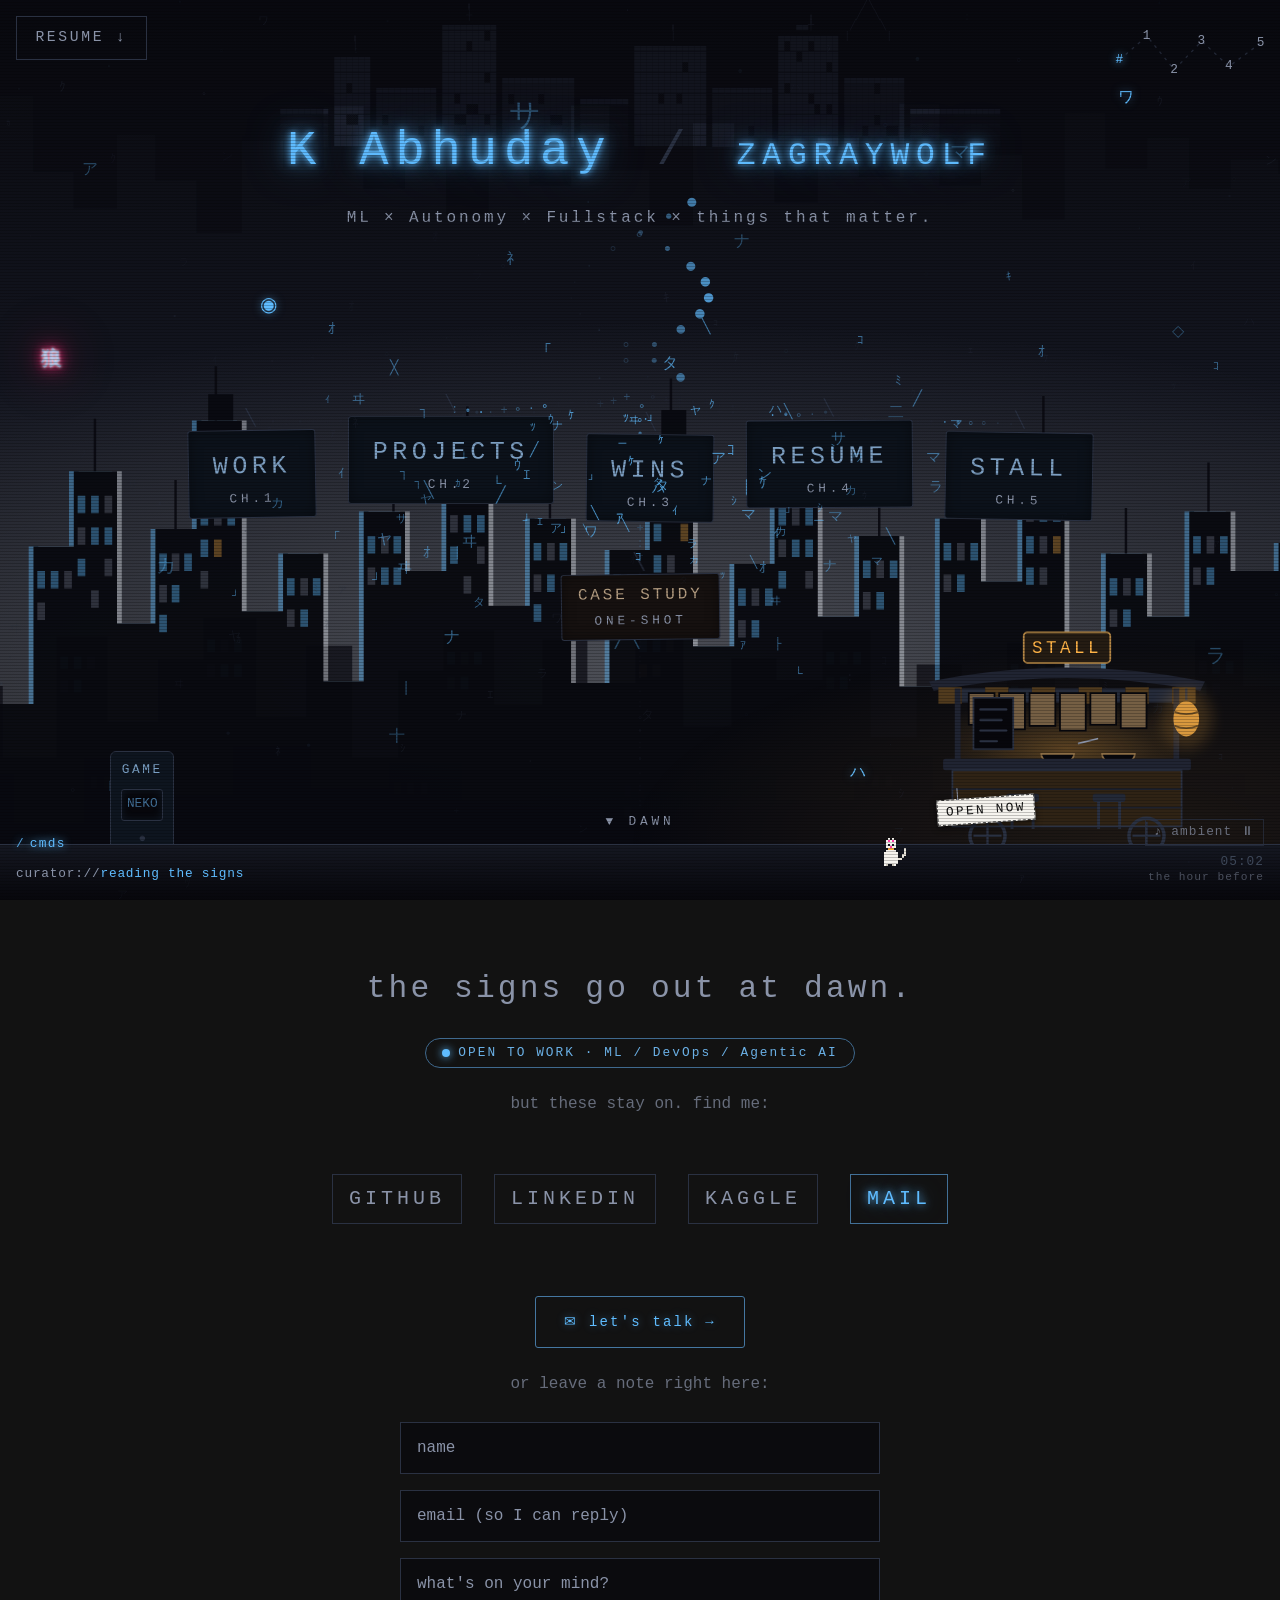
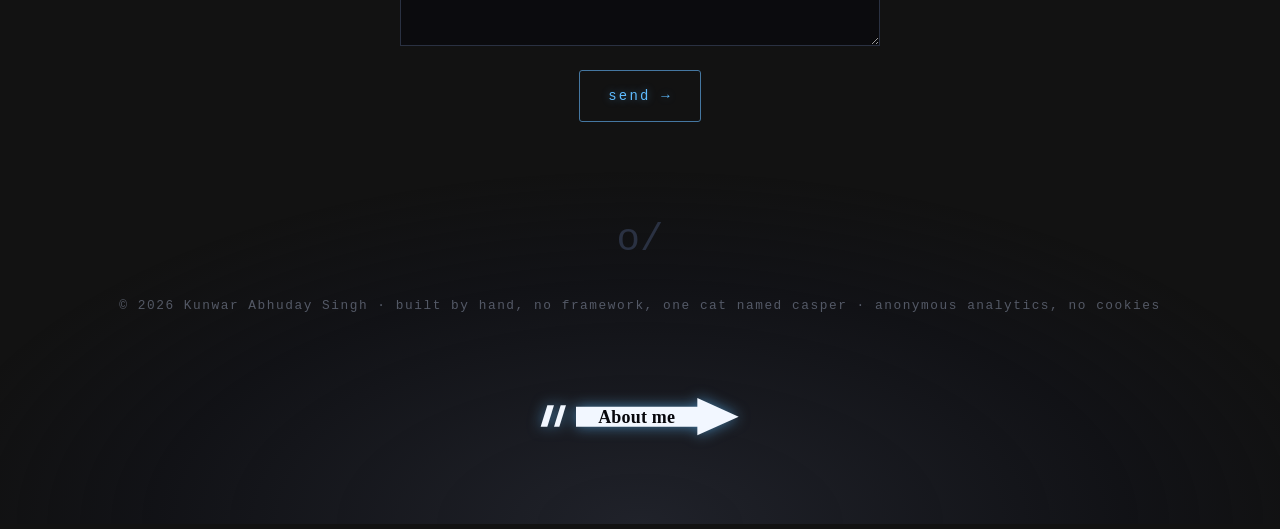
==== commit 632a1da9: "content: Incubyte cloud Google Cloud -> Azure across site (resume, work.json, casper.json, work stat" ====
--- a/index.html
+++ b/index.html
@@ -18,23 +18,23 @@
 <link rel="manifest" href="/manifest.webmanifest">
 <link rel="apple-touch-icon" href="/assets/img/apple-touch-icon.png">
 <!-- modulepreload: flatten the ES-module boot waterfall (all always-loaded; pure load speedup, no behaviour change). ?v= bumped by the site-wide sed. -->
-<link rel="modulepreload" href="/js/main.js?v=4.59">
-<link rel="modulepreload" href="/js/config.js?v=4.59">
-<link rel="modulepreload" href="/js/ticker.js?v=4.59">
-<link rel="modulepreload" href="/js/curator.js?v=4.59">
-<link rel="modulepreload" href="/js/cat.js?v=4.59">
-<link rel="modulepreload" href="/js/hud.js?v=4.59">
-<link rel="modulepreload" href="/js/transition.js?v=4.59">
-<link rel="modulepreload" href="/js/timeofday.js?v=4.59">
-<link rel="modulepreload" href="/js/narrator.js?v=4.59">
-<link rel="modulepreload" href="/js/analytics.js?v=4.59">
-<link rel="modulepreload" href="/js/palette.js?v=4.59">
-<link rel="modulepreload" href="/js/resume-preview.js?v=4.59">
-<link rel="modulepreload" href="/js/dynamic-menu.js?v=4.59">
-<link rel="stylesheet" href="css/tokens.css?v=4.59">
-<link rel="stylesheet" href="css/base.css?v=4.59">
-<link rel="stylesheet" href="css/alley.css?v=4.59">
-<link rel="stylesheet" href="css/game.css?v=4.59">
+<link rel="modulepreload" href="/js/main.js?v=4.60">
+<link rel="modulepreload" href="/js/config.js?v=4.60">
+<link rel="modulepreload" href="/js/ticker.js?v=4.60">
+<link rel="modulepreload" href="/js/curator.js?v=4.60">
+<link rel="modulepreload" href="/js/cat.js?v=4.60">
+<link rel="modulepreload" href="/js/hud.js?v=4.60">
+<link rel="modulepreload" href="/js/transition.js?v=4.60">
+<link rel="modulepreload" href="/js/timeofday.js?v=4.60">
+<link rel="modulepreload" href="/js/narrator.js?v=4.60">
+<link rel="modulepreload" href="/js/analytics.js?v=4.60">
+<link rel="modulepreload" href="/js/palette.js?v=4.60">
+<link rel="modulepreload" href="/js/resume-preview.js?v=4.60">
+<link rel="modulepreload" href="/js/dynamic-menu.js?v=4.60">
+<link rel="stylesheet" href="css/tokens.css?v=4.60">
+<link rel="stylesheet" href="css/base.css?v=4.60">
+<link rel="stylesheet" href="css/alley.css?v=4.60">
+<link rel="stylesheet" href="css/game.css?v=4.60">
 <script type="application/ld+json">
 {
   "@context": "https://schema.org",
@@ -403,6 +403,6 @@
 <canvas id="curator-canvas" class="fx-canvas" aria-hidden="true"></canvas>
 <div class="scan" aria-hidden="true"></div>
 
-<script type="module" src="js/main.js?v=4.59"></script>
+<script type="module" src="js/main.js?v=4.60"></script>
 </body>
 </html>
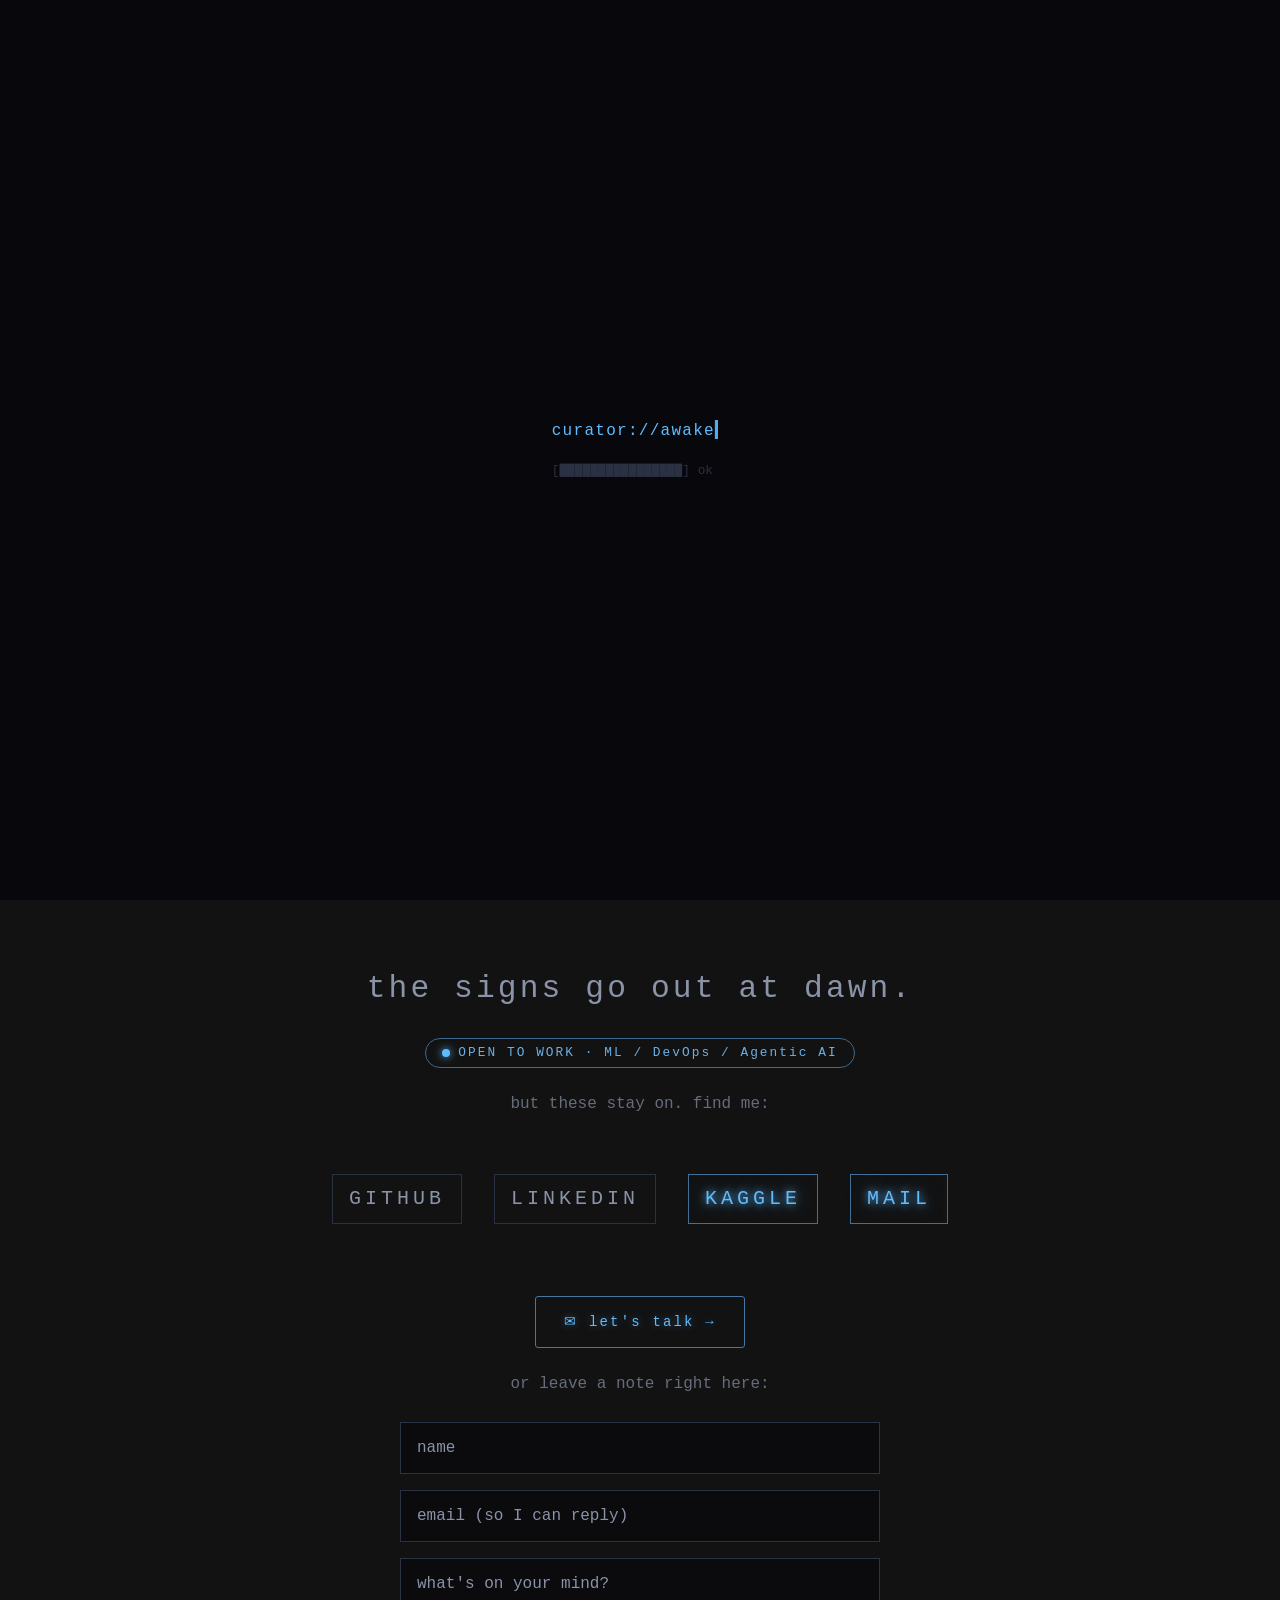
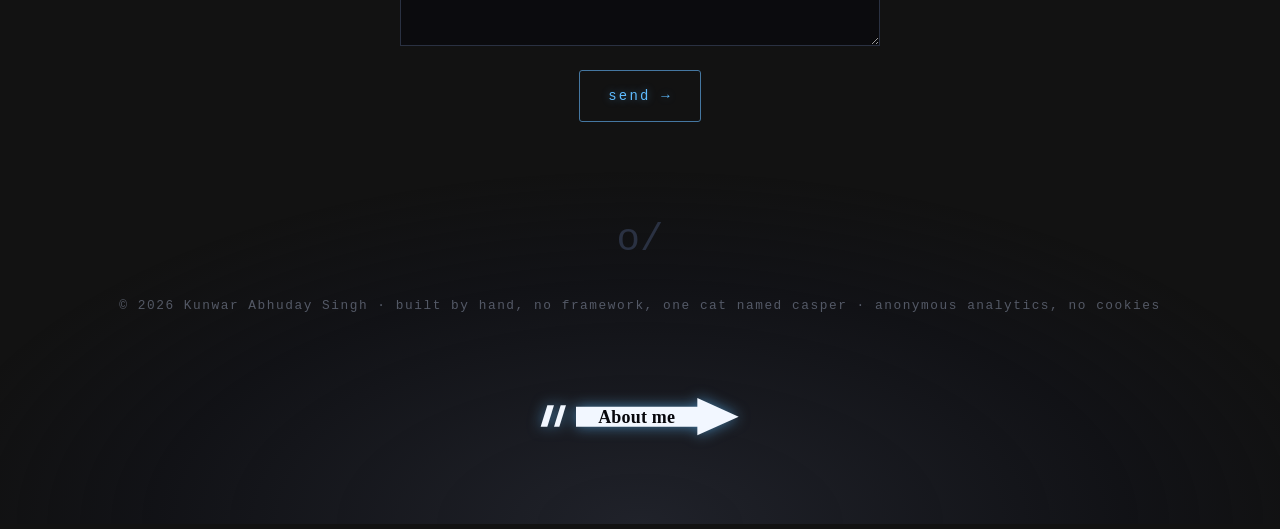
==== commit e50f8592: "resume.html: BookMyShow quantified bullets to match the resume PDF wording; v4.61" ====
--- a/index.html
+++ b/index.html
@@ -18,23 +18,23 @@
 <link rel="manifest" href="/manifest.webmanifest">
 <link rel="apple-touch-icon" href="/assets/img/apple-touch-icon.png">
 <!-- modulepreload: flatten the ES-module boot waterfall (all always-loaded; pure load speedup, no behaviour change). ?v= bumped by the site-wide sed. -->
-<link rel="modulepreload" href="/js/main.js?v=4.60">
-<link rel="modulepreload" href="/js/config.js?v=4.60">
-<link rel="modulepreload" href="/js/ticker.js?v=4.60">
-<link rel="modulepreload" href="/js/curator.js?v=4.60">
-<link rel="modulepreload" href="/js/cat.js?v=4.60">
-<link rel="modulepreload" href="/js/hud.js?v=4.60">
-<link rel="modulepreload" href="/js/transition.js?v=4.60">
-<link rel="modulepreload" href="/js/timeofday.js?v=4.60">
-<link rel="modulepreload" href="/js/narrator.js?v=4.60">
-<link rel="modulepreload" href="/js/analytics.js?v=4.60">
-<link rel="modulepreload" href="/js/palette.js?v=4.60">
-<link rel="modulepreload" href="/js/resume-preview.js?v=4.60">
-<link rel="modulepreload" href="/js/dynamic-menu.js?v=4.60">
-<link rel="stylesheet" href="css/tokens.css?v=4.60">
-<link rel="stylesheet" href="css/base.css?v=4.60">
-<link rel="stylesheet" href="css/alley.css?v=4.60">
-<link rel="stylesheet" href="css/game.css?v=4.60">
+<link rel="modulepreload" href="/js/main.js?v=4.61">
+<link rel="modulepreload" href="/js/config.js?v=4.61">
+<link rel="modulepreload" href="/js/ticker.js?v=4.61">
+<link rel="modulepreload" href="/js/curator.js?v=4.61">
+<link rel="modulepreload" href="/js/cat.js?v=4.61">
+<link rel="modulepreload" href="/js/hud.js?v=4.61">
+<link rel="modulepreload" href="/js/transition.js?v=4.61">
+<link rel="modulepreload" href="/js/timeofday.js?v=4.61">
+<link rel="modulepreload" href="/js/narrator.js?v=4.61">
+<link rel="modulepreload" href="/js/analytics.js?v=4.61">
+<link rel="modulepreload" href="/js/palette.js?v=4.61">
+<link rel="modulepreload" href="/js/resume-preview.js?v=4.61">
+<link rel="modulepreload" href="/js/dynamic-menu.js?v=4.61">
+<link rel="stylesheet" href="css/tokens.css?v=4.61">
+<link rel="stylesheet" href="css/base.css?v=4.61">
+<link rel="stylesheet" href="css/alley.css?v=4.61">
+<link rel="stylesheet" href="css/game.css?v=4.61">
 <script type="application/ld+json">
 {
   "@context": "https://schema.org",
@@ -403,6 +403,6 @@
 <canvas id="curator-canvas" class="fx-canvas" aria-hidden="true"></canvas>
 <div class="scan" aria-hidden="true"></div>
 
-<script type="module" src="js/main.js?v=4.60"></script>
+<script type="module" src="js/main.js?v=4.61"></script>
 </body>
 </html>
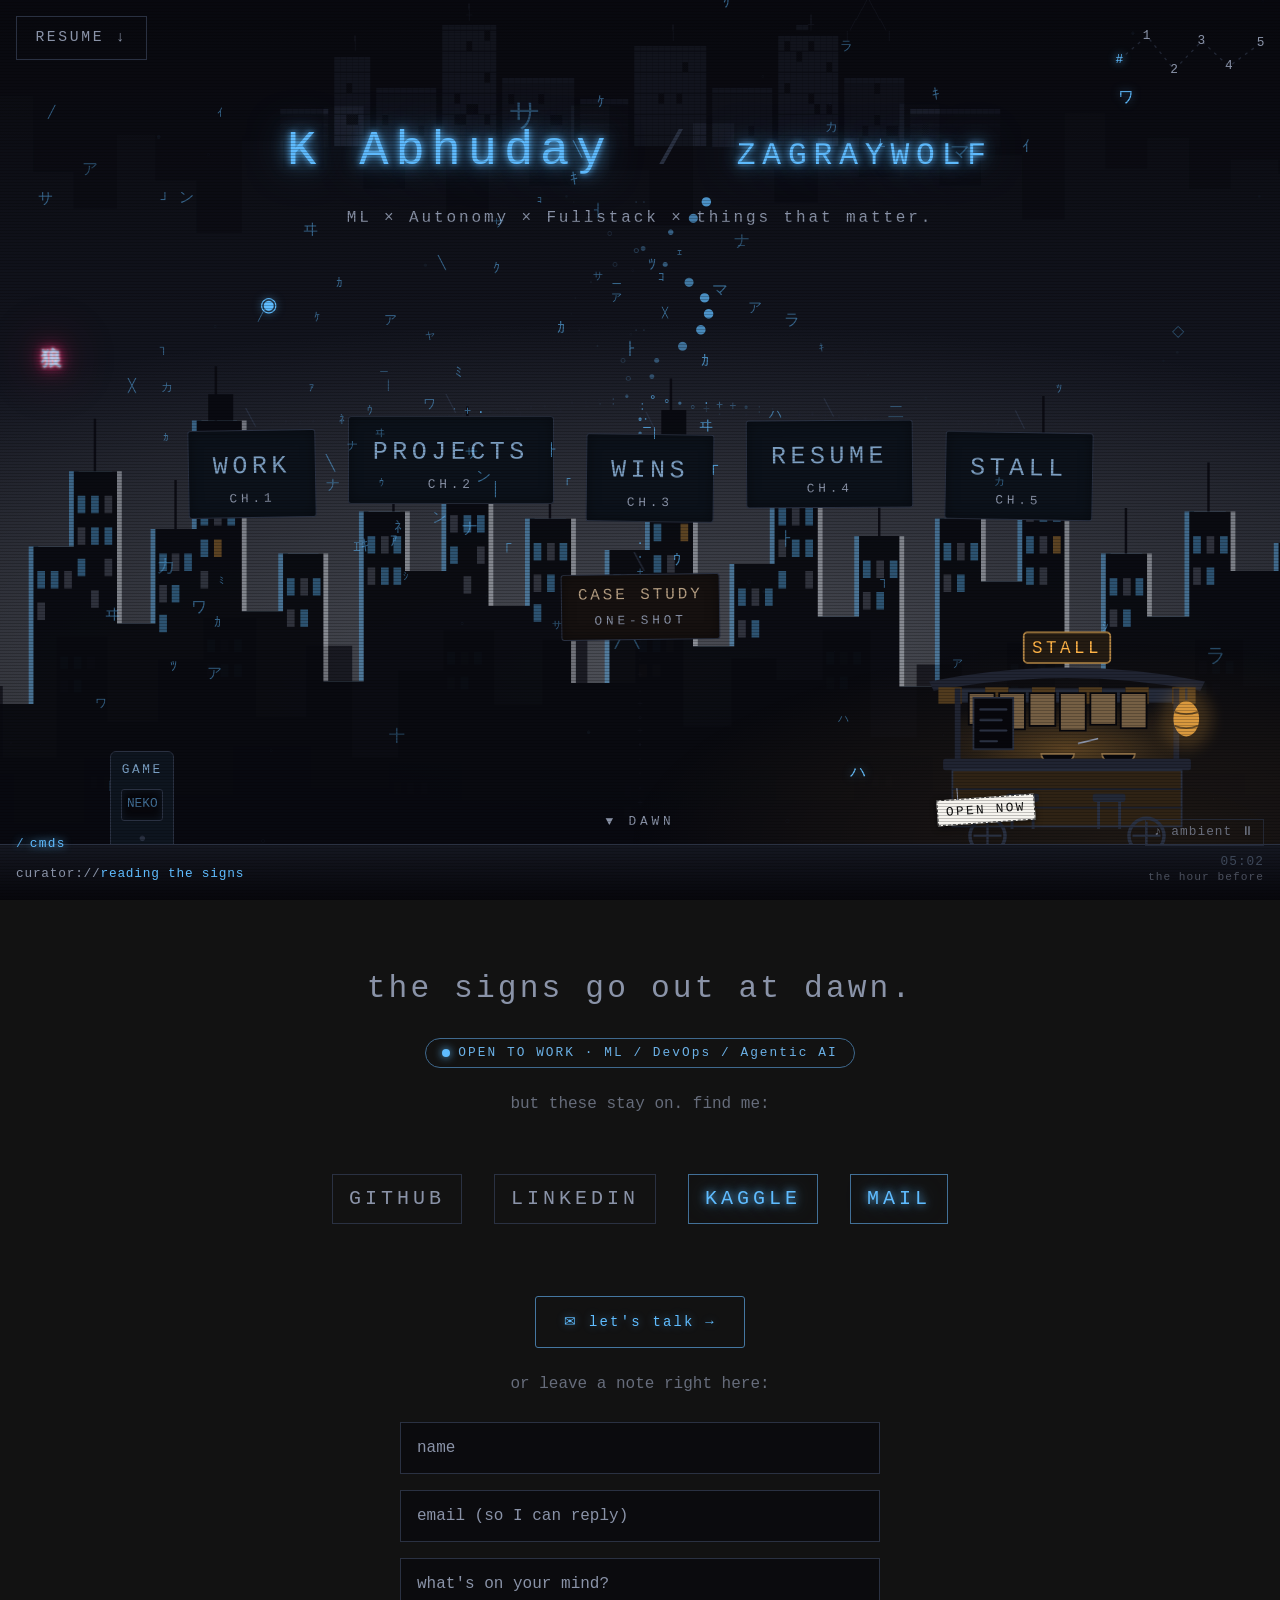
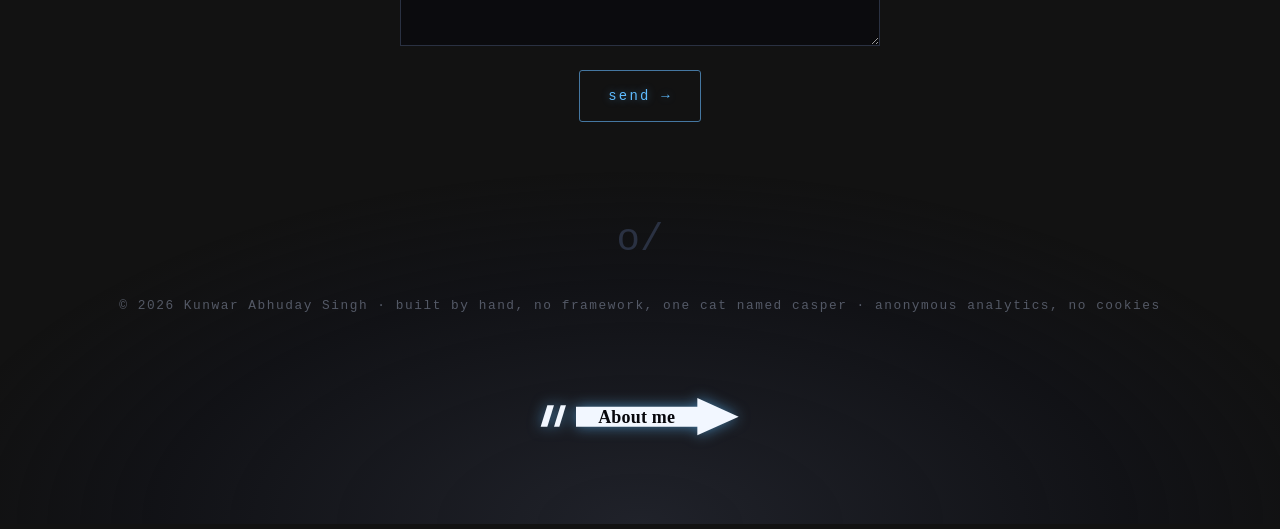
==== commit e2c5c0b2: "resume: publish updated one-page PDF (BookMyShow, Azure, trimmed) + regenerate peek thumbnail; v4.62" ====
--- a/index.html
+++ b/index.html
@@ -18,23 +18,23 @@
 <link rel="manifest" href="/manifest.webmanifest">
 <link rel="apple-touch-icon" href="/assets/img/apple-touch-icon.png">
 <!-- modulepreload: flatten the ES-module boot waterfall (all always-loaded; pure load speedup, no behaviour change). ?v= bumped by the site-wide sed. -->
-<link rel="modulepreload" href="/js/main.js?v=4.61">
-<link rel="modulepreload" href="/js/config.js?v=4.61">
-<link rel="modulepreload" href="/js/ticker.js?v=4.61">
-<link rel="modulepreload" href="/js/curator.js?v=4.61">
-<link rel="modulepreload" href="/js/cat.js?v=4.61">
-<link rel="modulepreload" href="/js/hud.js?v=4.61">
-<link rel="modulepreload" href="/js/transition.js?v=4.61">
-<link rel="modulepreload" href="/js/timeofday.js?v=4.61">
-<link rel="modulepreload" href="/js/narrator.js?v=4.61">
-<link rel="modulepreload" href="/js/analytics.js?v=4.61">
-<link rel="modulepreload" href="/js/palette.js?v=4.61">
-<link rel="modulepreload" href="/js/resume-preview.js?v=4.61">
-<link rel="modulepreload" href="/js/dynamic-menu.js?v=4.61">
-<link rel="stylesheet" href="css/tokens.css?v=4.61">
-<link rel="stylesheet" href="css/base.css?v=4.61">
-<link rel="stylesheet" href="css/alley.css?v=4.61">
-<link rel="stylesheet" href="css/game.css?v=4.61">
+<link rel="modulepreload" href="/js/main.js?v=4.62">
+<link rel="modulepreload" href="/js/config.js?v=4.62">
+<link rel="modulepreload" href="/js/ticker.js?v=4.62">
+<link rel="modulepreload" href="/js/curator.js?v=4.62">
+<link rel="modulepreload" href="/js/cat.js?v=4.62">
+<link rel="modulepreload" href="/js/hud.js?v=4.62">
+<link rel="modulepreload" href="/js/transition.js?v=4.62">
+<link rel="modulepreload" href="/js/timeofday.js?v=4.62">
+<link rel="modulepreload" href="/js/narrator.js?v=4.62">
+<link rel="modulepreload" href="/js/analytics.js?v=4.62">
+<link rel="modulepreload" href="/js/palette.js?v=4.62">
+<link rel="modulepreload" href="/js/resume-preview.js?v=4.62">
+<link rel="modulepreload" href="/js/dynamic-menu.js?v=4.62">
+<link rel="stylesheet" href="css/tokens.css?v=4.62">
+<link rel="stylesheet" href="css/base.css?v=4.62">
+<link rel="stylesheet" href="css/alley.css?v=4.62">
+<link rel="stylesheet" href="css/game.css?v=4.62">
 <script type="application/ld+json">
 {
   "@context": "https://schema.org",
@@ -403,6 +403,6 @@
 <canvas id="curator-canvas" class="fx-canvas" aria-hidden="true"></canvas>
 <div class="scan" aria-hidden="true"></div>
 
-<script type="module" src="js/main.js?v=4.61"></script>
+<script type="module" src="js/main.js?v=4.62"></script>
 </body>
 </html>
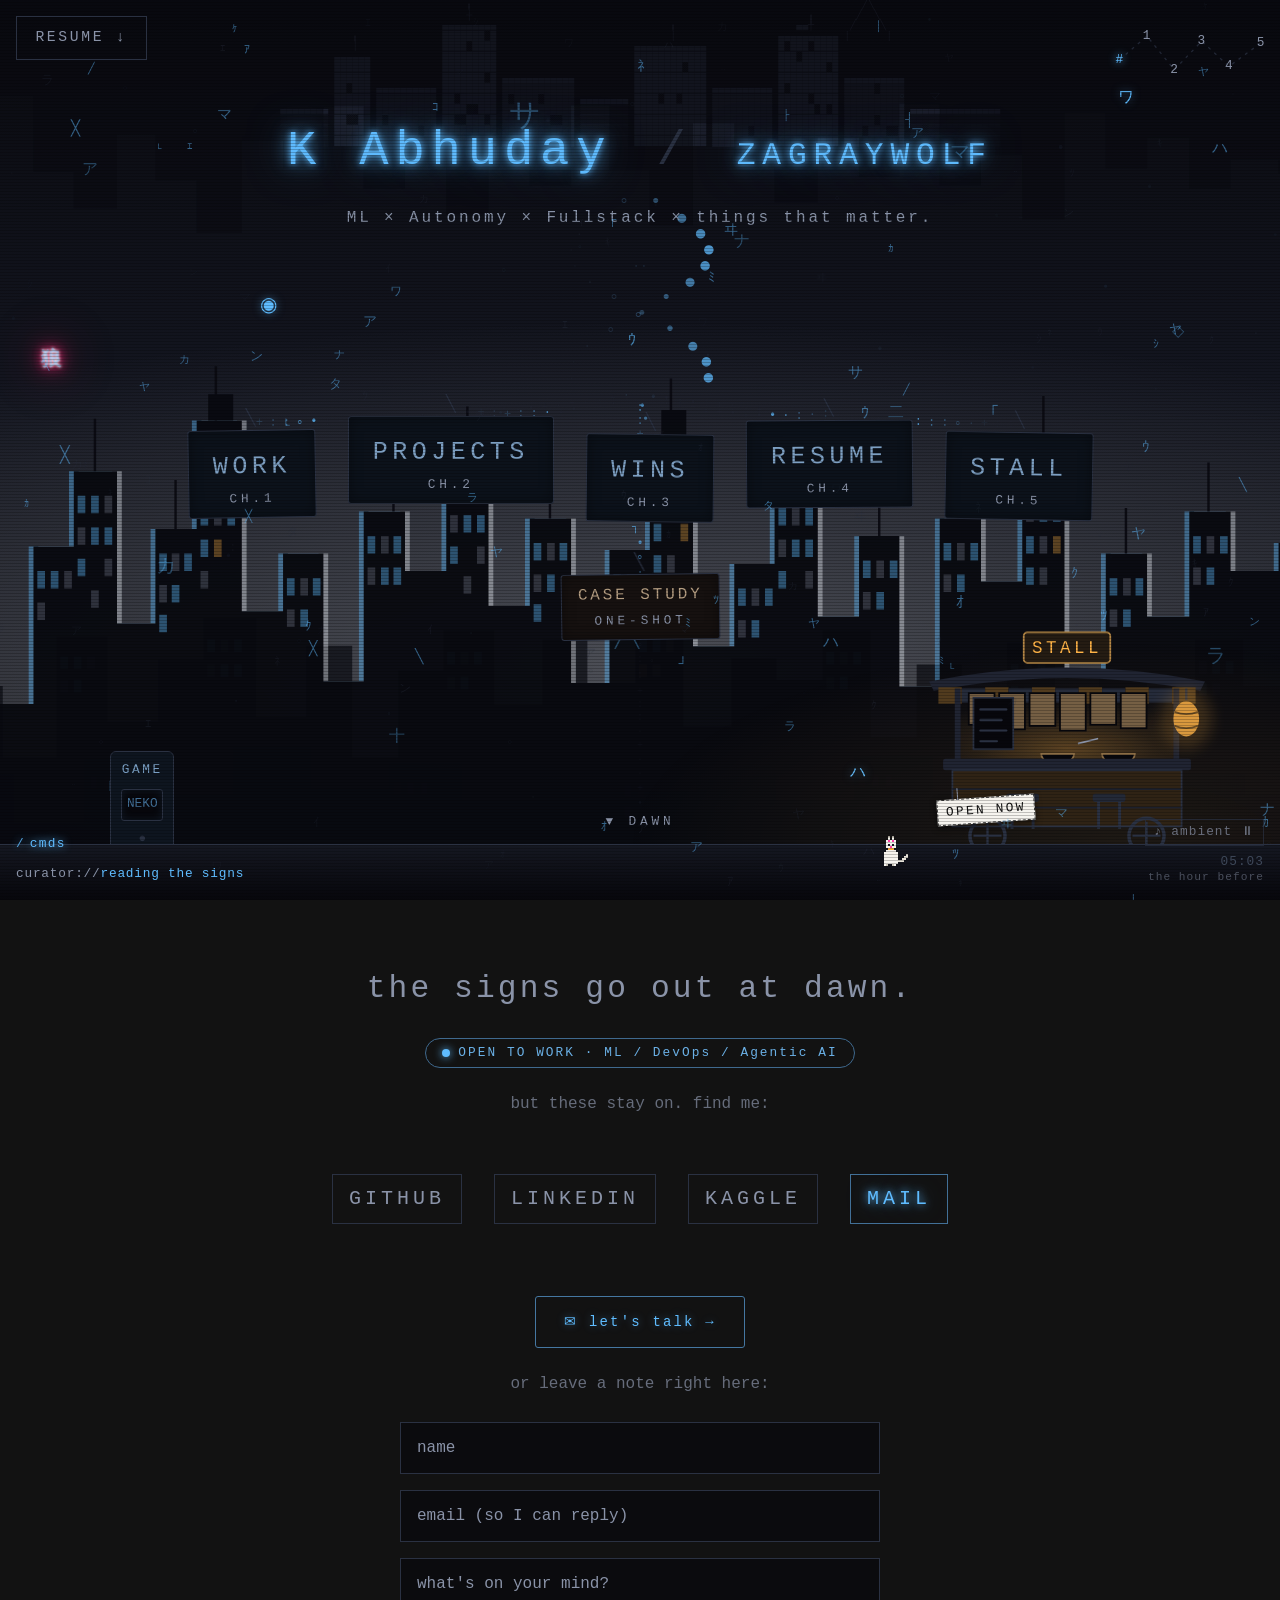
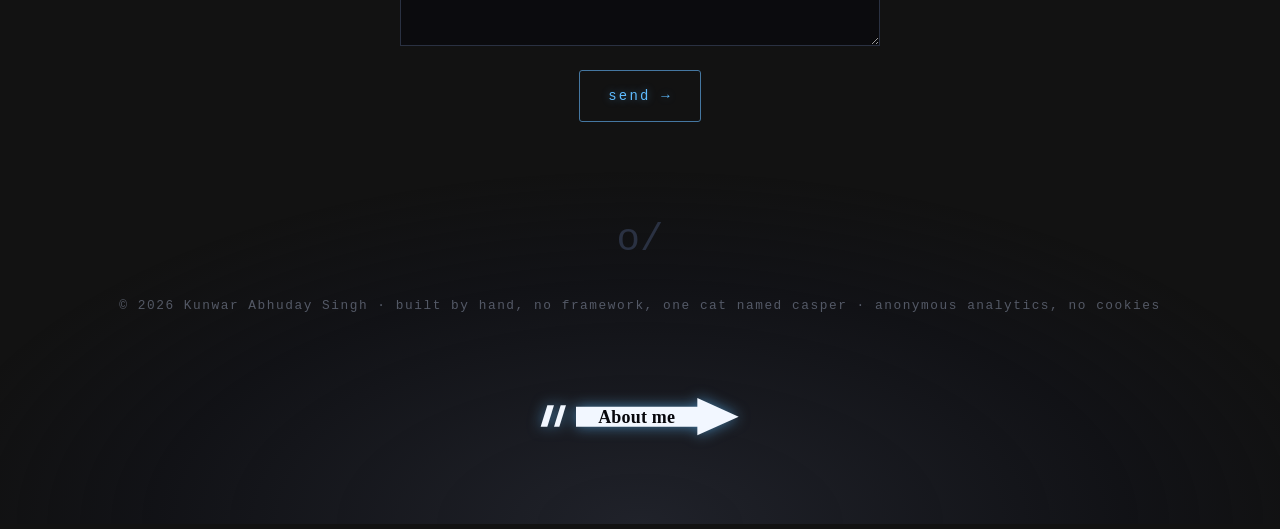
==== commit 0634e829: "content: base location Noida -> New Delhi across site (matches updated resume); v4.63" ====
--- a/index.html
+++ b/index.html
@@ -18,23 +18,23 @@
 <link rel="manifest" href="/manifest.webmanifest">
 <link rel="apple-touch-icon" href="/assets/img/apple-touch-icon.png">
 <!-- modulepreload: flatten the ES-module boot waterfall (all always-loaded; pure load speedup, no behaviour change). ?v= bumped by the site-wide sed. -->
-<link rel="modulepreload" href="/js/main.js?v=4.62">
-<link rel="modulepreload" href="/js/config.js?v=4.62">
-<link rel="modulepreload" href="/js/ticker.js?v=4.62">
-<link rel="modulepreload" href="/js/curator.js?v=4.62">
-<link rel="modulepreload" href="/js/cat.js?v=4.62">
-<link rel="modulepreload" href="/js/hud.js?v=4.62">
-<link rel="modulepreload" href="/js/transition.js?v=4.62">
-<link rel="modulepreload" href="/js/timeofday.js?v=4.62">
-<link rel="modulepreload" href="/js/narrator.js?v=4.62">
-<link rel="modulepreload" href="/js/analytics.js?v=4.62">
-<link rel="modulepreload" href="/js/palette.js?v=4.62">
-<link rel="modulepreload" href="/js/resume-preview.js?v=4.62">
-<link rel="modulepreload" href="/js/dynamic-menu.js?v=4.62">
-<link rel="stylesheet" href="css/tokens.css?v=4.62">
-<link rel="stylesheet" href="css/base.css?v=4.62">
-<link rel="stylesheet" href="css/alley.css?v=4.62">
-<link rel="stylesheet" href="css/game.css?v=4.62">
+<link rel="modulepreload" href="/js/main.js?v=4.63">
+<link rel="modulepreload" href="/js/config.js?v=4.63">
+<link rel="modulepreload" href="/js/ticker.js?v=4.63">
+<link rel="modulepreload" href="/js/curator.js?v=4.63">
+<link rel="modulepreload" href="/js/cat.js?v=4.63">
+<link rel="modulepreload" href="/js/hud.js?v=4.63">
+<link rel="modulepreload" href="/js/transition.js?v=4.63">
+<link rel="modulepreload" href="/js/timeofday.js?v=4.63">
+<link rel="modulepreload" href="/js/narrator.js?v=4.63">
+<link rel="modulepreload" href="/js/analytics.js?v=4.63">
+<link rel="modulepreload" href="/js/palette.js?v=4.63">
+<link rel="modulepreload" href="/js/resume-preview.js?v=4.63">
+<link rel="modulepreload" href="/js/dynamic-menu.js?v=4.63">
+<link rel="stylesheet" href="css/tokens.css?v=4.63">
+<link rel="stylesheet" href="css/base.css?v=4.63">
+<link rel="stylesheet" href="css/alley.css?v=4.63">
+<link rel="stylesheet" href="css/game.css?v=4.63">
 <script type="application/ld+json">
 {
   "@context": "https://schema.org",
@@ -45,7 +45,7 @@
   "email": "mailto:abhuday2656@gmail.com",
   "jobTitle": "Software Engineer (ML, DevOps, Agentic AI)",
   "alumniOf": "Manipal Institute of Technology",
-  "address": { "@type": "PostalAddress", "addressLocality": "Noida", "addressCountry": "IN" },
+  "address": { "@type": "PostalAddress", "addressLocality": "New Delhi", "addressCountry": "IN" },
   "sameAs": [
     "https://github.com/ZaGrayWolf",
     "https://www.linkedin.com/in/kunwar-abhuday-singh-280836284",
@@ -403,6 +403,6 @@
 <canvas id="curator-canvas" class="fx-canvas" aria-hidden="true"></canvas>
 <div class="scan" aria-hidden="true"></div>
 
-<script type="module" src="js/main.js?v=4.62"></script>
+<script type="module" src="js/main.js?v=4.63"></script>
 </body>
 </html>
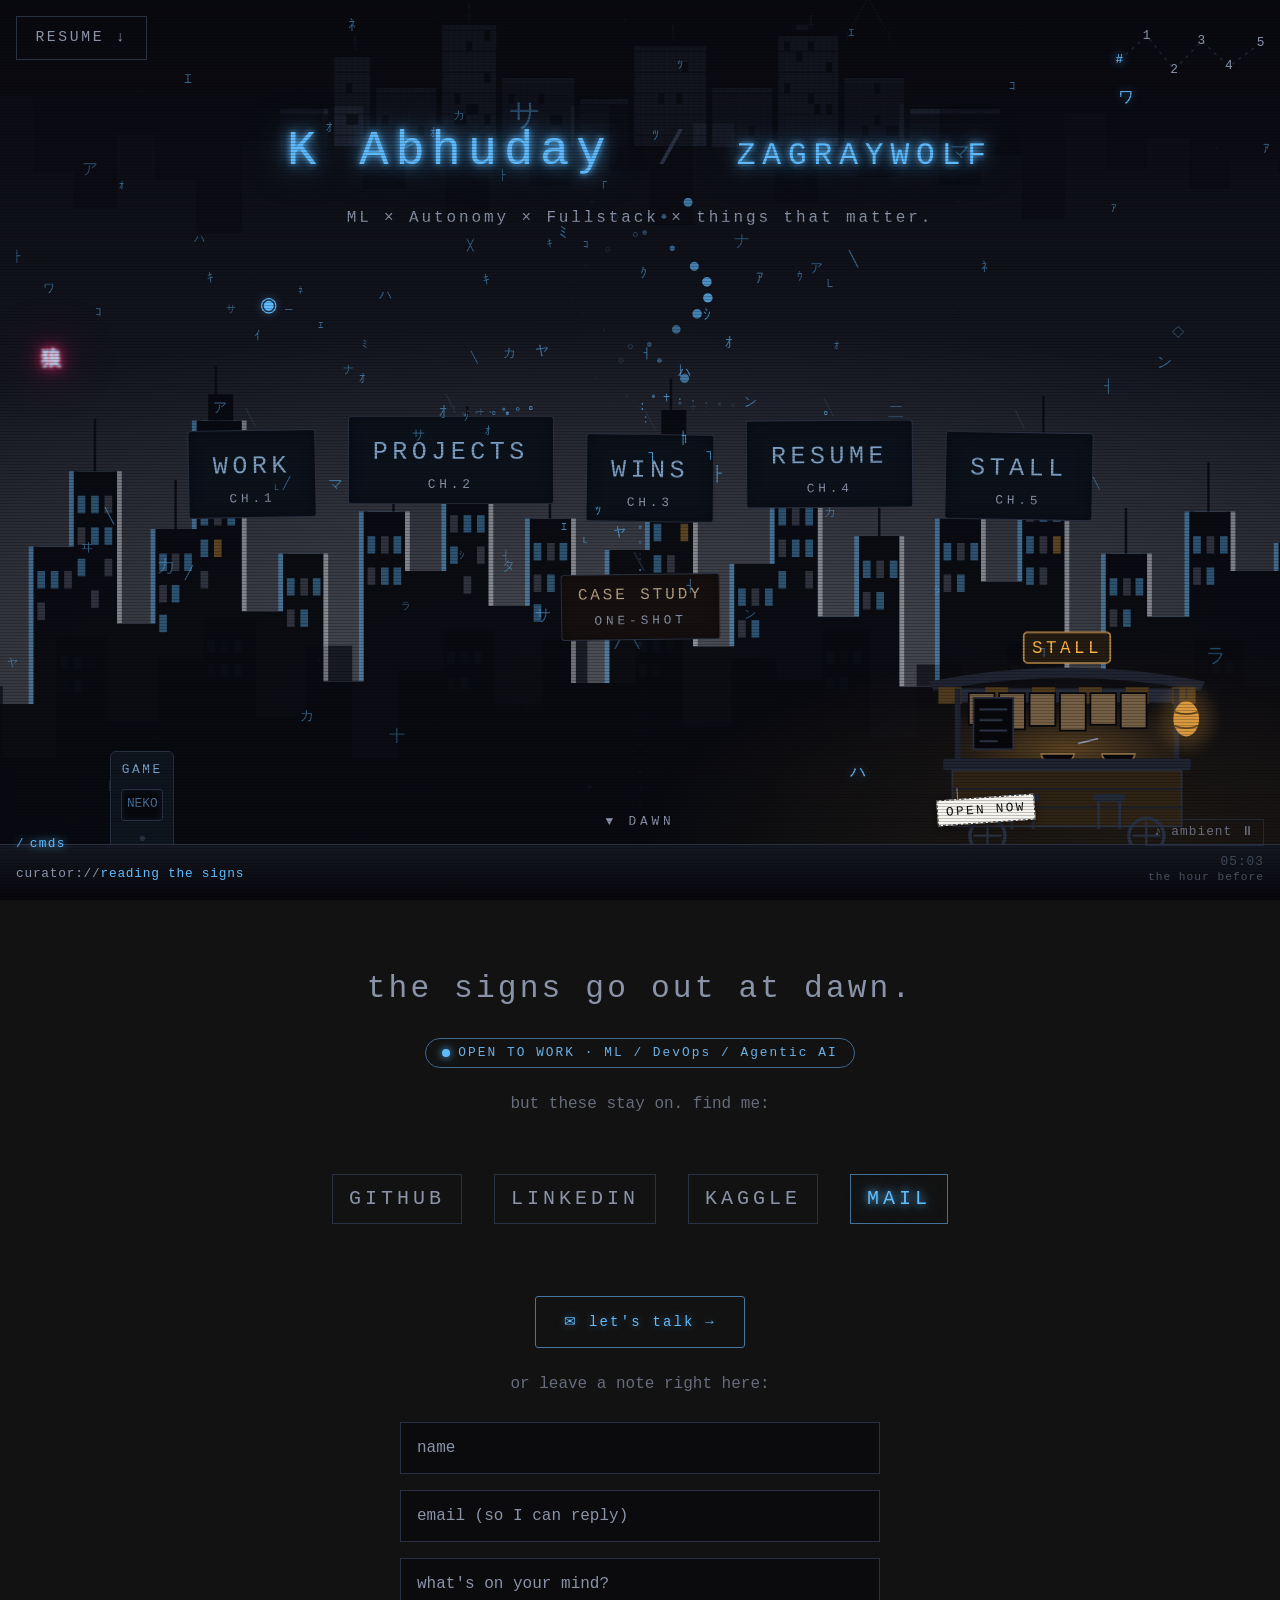
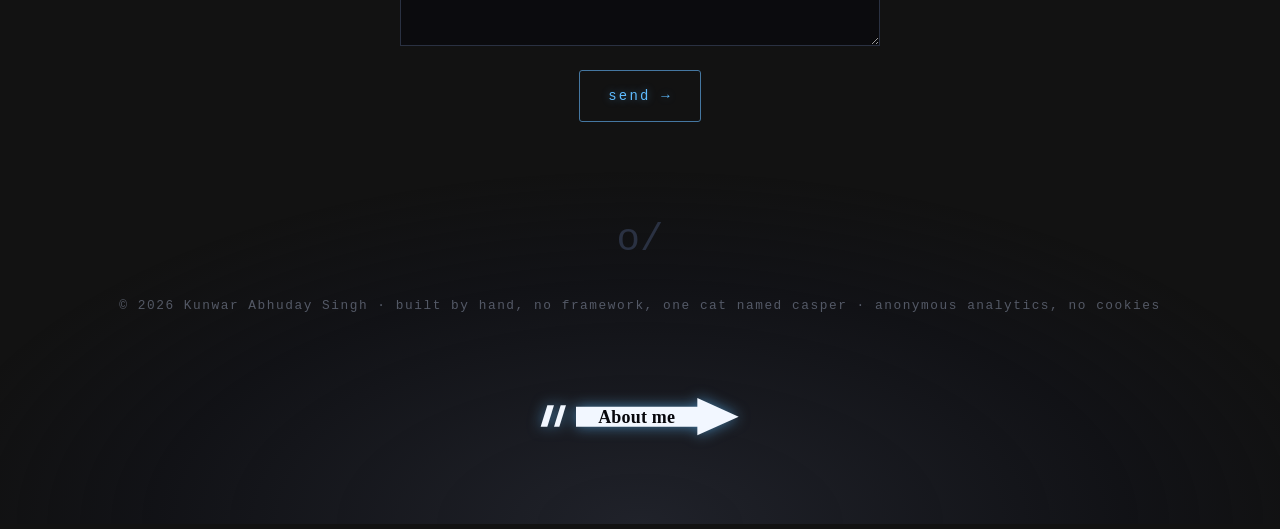
==== commit a913bfa9: "seo + pwa: og:site_name/locale/image:alt + twitter:title/desc sitewide; JSON-LD on resume + oneshot;" ====
--- a/index.html
+++ b/index.html
@@ -14,27 +14,32 @@
 <meta property="og:image" content="https://zagraywolf.github.io/assets/img/og.png">
 <meta name="twitter:card" content="summary_large_image">
 <meta name="twitter:image" content="https://zagraywolf.github.io/assets/img/og.png">
+<meta property="og:site_name" content="ZaGrayWolf">
+<meta property="og:locale" content="en_US">
+<meta property="og:image:alt" content="ZaGrayWolf: a night-alley portfolio by Kunwar Abhuday Singh">
+<meta name="twitter:title" content="ZaGrayWolf — Abhuday Singh">
+<meta name="twitter:description" content="ML × Autonomy × Fullstack × things that matter. Step into the alley.">
 <link rel="icon" href="assets/img/favicon.svg" type="image/svg+xml">
 <link rel="manifest" href="/manifest.webmanifest">
 <link rel="apple-touch-icon" href="/assets/img/apple-touch-icon.png">
 <!-- modulepreload: flatten the ES-module boot waterfall (all always-loaded; pure load speedup, no behaviour change). ?v= bumped by the site-wide sed. -->
-<link rel="modulepreload" href="/js/main.js?v=4.63">
-<link rel="modulepreload" href="/js/config.js?v=4.63">
-<link rel="modulepreload" href="/js/ticker.js?v=4.63">
-<link rel="modulepreload" href="/js/curator.js?v=4.63">
-<link rel="modulepreload" href="/js/cat.js?v=4.63">
-<link rel="modulepreload" href="/js/hud.js?v=4.63">
-<link rel="modulepreload" href="/js/transition.js?v=4.63">
-<link rel="modulepreload" href="/js/timeofday.js?v=4.63">
-<link rel="modulepreload" href="/js/narrator.js?v=4.63">
-<link rel="modulepreload" href="/js/analytics.js?v=4.63">
-<link rel="modulepreload" href="/js/palette.js?v=4.63">
-<link rel="modulepreload" href="/js/resume-preview.js?v=4.63">
-<link rel="modulepreload" href="/js/dynamic-menu.js?v=4.63">
-<link rel="stylesheet" href="css/tokens.css?v=4.63">
-<link rel="stylesheet" href="css/base.css?v=4.63">
-<link rel="stylesheet" href="css/alley.css?v=4.63">
-<link rel="stylesheet" href="css/game.css?v=4.63">
+<link rel="modulepreload" href="/js/main.js?v=4.64">
+<link rel="modulepreload" href="/js/config.js?v=4.64">
+<link rel="modulepreload" href="/js/ticker.js?v=4.64">
+<link rel="modulepreload" href="/js/curator.js?v=4.64">
+<link rel="modulepreload" href="/js/cat.js?v=4.64">
+<link rel="modulepreload" href="/js/hud.js?v=4.64">
+<link rel="modulepreload" href="/js/transition.js?v=4.64">
+<link rel="modulepreload" href="/js/timeofday.js?v=4.64">
+<link rel="modulepreload" href="/js/narrator.js?v=4.64">
+<link rel="modulepreload" href="/js/analytics.js?v=4.64">
+<link rel="modulepreload" href="/js/palette.js?v=4.64">
+<link rel="modulepreload" href="/js/resume-preview.js?v=4.64">
+<link rel="modulepreload" href="/js/dynamic-menu.js?v=4.64">
+<link rel="stylesheet" href="css/tokens.css?v=4.64">
+<link rel="stylesheet" href="css/base.css?v=4.64">
+<link rel="stylesheet" href="css/alley.css?v=4.64">
+<link rel="stylesheet" href="css/game.css?v=4.64">
 <script type="application/ld+json">
 {
   "@context": "https://schema.org",
@@ -403,6 +408,6 @@
 <canvas id="curator-canvas" class="fx-canvas" aria-hidden="true"></canvas>
 <div class="scan" aria-hidden="true"></div>
 
-<script type="module" src="js/main.js?v=4.63"></script>
+<script type="module" src="js/main.js?v=4.64"></script>
 </body>
 </html>
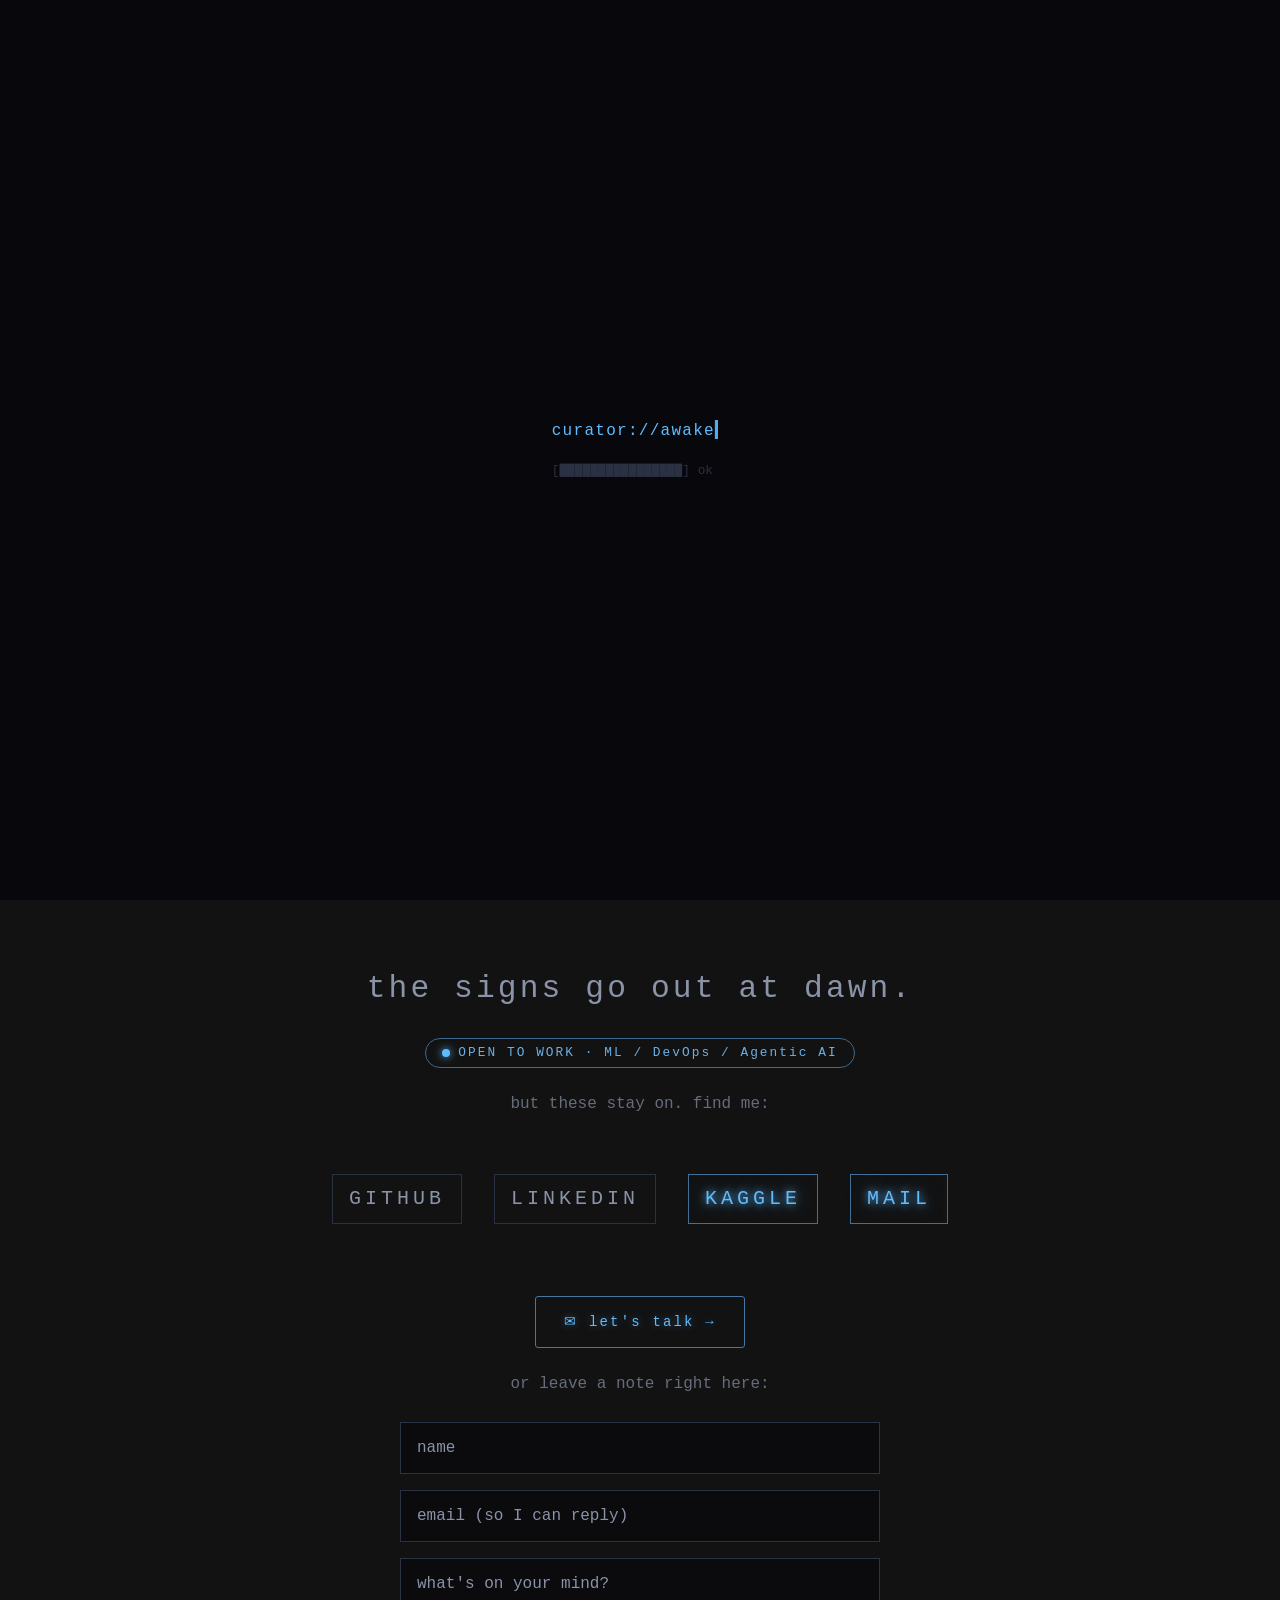
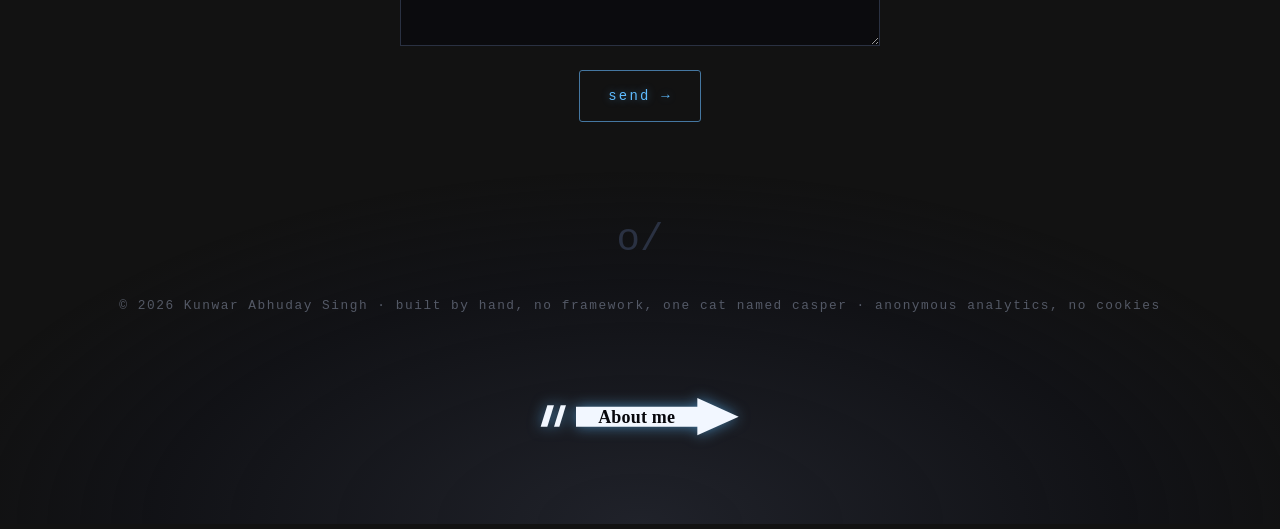
==== commit 972ec5e2: "polish: dim visited chapters in the minimap (was amber highlight); emphasize the One-Shot TL;DR resu" ====
--- a/index.html
+++ b/index.html
@@ -23,23 +23,23 @@
 <link rel="manifest" href="/manifest.webmanifest">
 <link rel="apple-touch-icon" href="/assets/img/apple-touch-icon.png">
 <!-- modulepreload: flatten the ES-module boot waterfall (all always-loaded; pure load speedup, no behaviour change). ?v= bumped by the site-wide sed. -->
-<link rel="modulepreload" href="/js/main.js?v=4.64">
-<link rel="modulepreload" href="/js/config.js?v=4.64">
-<link rel="modulepreload" href="/js/ticker.js?v=4.64">
-<link rel="modulepreload" href="/js/curator.js?v=4.64">
-<link rel="modulepreload" href="/js/cat.js?v=4.64">
-<link rel="modulepreload" href="/js/hud.js?v=4.64">
-<link rel="modulepreload" href="/js/transition.js?v=4.64">
-<link rel="modulepreload" href="/js/timeofday.js?v=4.64">
-<link rel="modulepreload" href="/js/narrator.js?v=4.64">
-<link rel="modulepreload" href="/js/analytics.js?v=4.64">
-<link rel="modulepreload" href="/js/palette.js?v=4.64">
-<link rel="modulepreload" href="/js/resume-preview.js?v=4.64">
-<link rel="modulepreload" href="/js/dynamic-menu.js?v=4.64">
-<link rel="stylesheet" href="css/tokens.css?v=4.64">
-<link rel="stylesheet" href="css/base.css?v=4.64">
-<link rel="stylesheet" href="css/alley.css?v=4.64">
-<link rel="stylesheet" href="css/game.css?v=4.64">
+<link rel="modulepreload" href="/js/main.js?v=4.65">
+<link rel="modulepreload" href="/js/config.js?v=4.65">
+<link rel="modulepreload" href="/js/ticker.js?v=4.65">
+<link rel="modulepreload" href="/js/curator.js?v=4.65">
+<link rel="modulepreload" href="/js/cat.js?v=4.65">
+<link rel="modulepreload" href="/js/hud.js?v=4.65">
+<link rel="modulepreload" href="/js/transition.js?v=4.65">
+<link rel="modulepreload" href="/js/timeofday.js?v=4.65">
+<link rel="modulepreload" href="/js/narrator.js?v=4.65">
+<link rel="modulepreload" href="/js/analytics.js?v=4.65">
+<link rel="modulepreload" href="/js/palette.js?v=4.65">
+<link rel="modulepreload" href="/js/resume-preview.js?v=4.65">
+<link rel="modulepreload" href="/js/dynamic-menu.js?v=4.65">
+<link rel="stylesheet" href="css/tokens.css?v=4.65">
+<link rel="stylesheet" href="css/base.css?v=4.65">
+<link rel="stylesheet" href="css/alley.css?v=4.65">
+<link rel="stylesheet" href="css/game.css?v=4.65">
 <script type="application/ld+json">
 {
   "@context": "https://schema.org",
@@ -408,6 +408,6 @@
 <canvas id="curator-canvas" class="fx-canvas" aria-hidden="true"></canvas>
 <div class="scan" aria-hidden="true"></div>
 
-<script type="module" src="js/main.js?v=4.64"></script>
+<script type="module" src="js/main.js?v=4.65"></script>
 </body>
 </html>
--- a/css/base.css
+++ b/css/base.css
@@ -200,7 +200,7 @@
   color:var(--label); text-decoration:none;
   padding:var(--s-1) 2px; /* generous tap/click target without changing the glyph look */
 }
-.hud-map a.is-visited{ color:var(--amber); }                       /* breadcrumb: been here */
+.hud-map a.is-visited{ opacity:.4; }                               /* dimmed: already explored */
 .hud-map a[aria-current="page"]{ color:var(--neon-cyan); text-shadow:0 0 8px var(--neon-cyan); }   /* active */
 /* hovering a node = the curator is considering that route — glows cyan (its
    colour), echoed by the swarm drifting toward it + the "escorting to…" line */
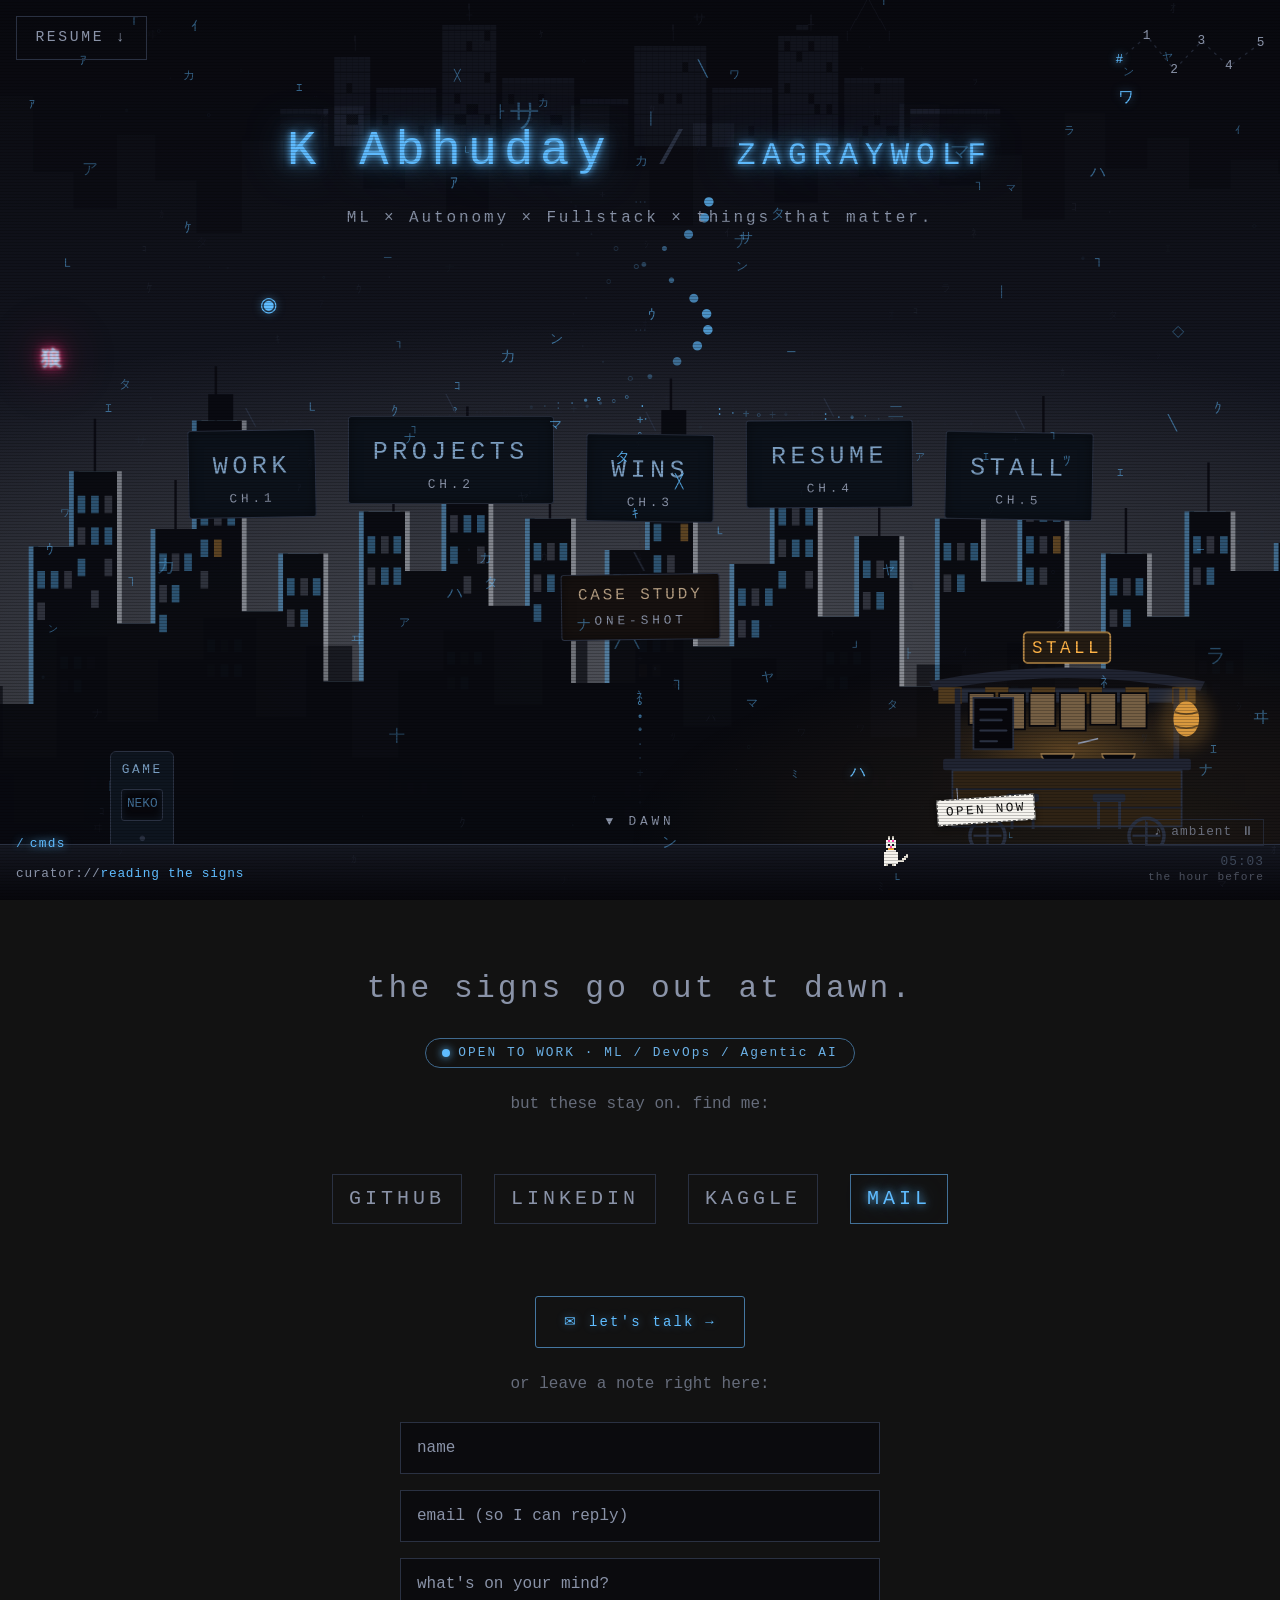
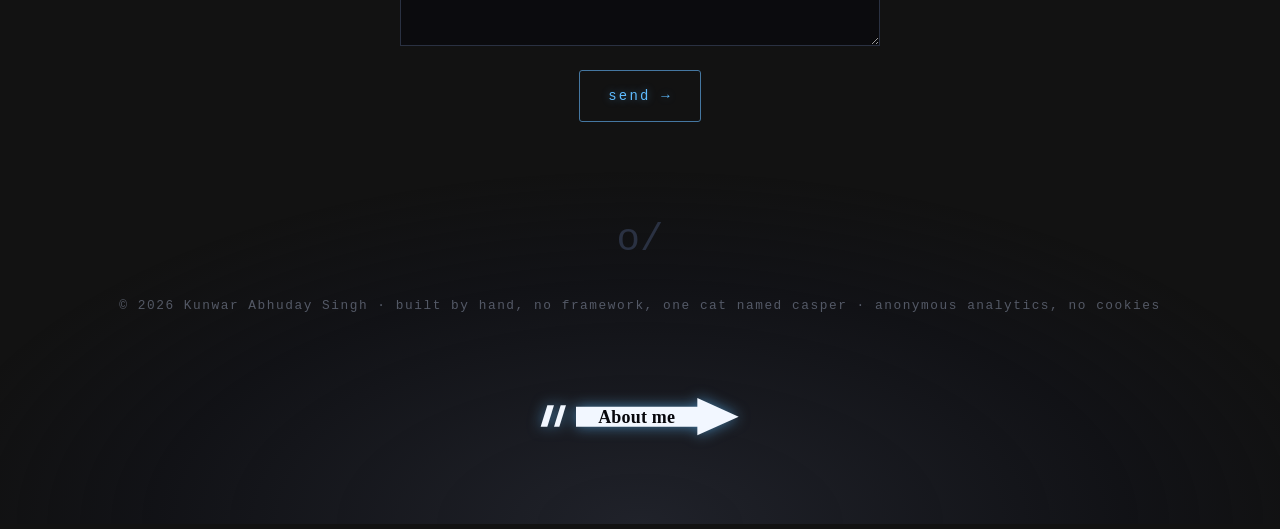
==== commit de3aba32: "perf (invisible): downscale manga panels to 640px (-360KB); async-decode all imgs; deprioritize the " ====
--- a/index.html
+++ b/index.html
@@ -23,23 +23,23 @@
 <link rel="manifest" href="/manifest.webmanifest">
 <link rel="apple-touch-icon" href="/assets/img/apple-touch-icon.png">
 <!-- modulepreload: flatten the ES-module boot waterfall (all always-loaded; pure load speedup, no behaviour change). ?v= bumped by the site-wide sed. -->
-<link rel="modulepreload" href="/js/main.js?v=4.65">
-<link rel="modulepreload" href="/js/config.js?v=4.65">
-<link rel="modulepreload" href="/js/ticker.js?v=4.65">
-<link rel="modulepreload" href="/js/curator.js?v=4.65">
-<link rel="modulepreload" href="/js/cat.js?v=4.65">
-<link rel="modulepreload" href="/js/hud.js?v=4.65">
-<link rel="modulepreload" href="/js/transition.js?v=4.65">
-<link rel="modulepreload" href="/js/timeofday.js?v=4.65">
-<link rel="modulepreload" href="/js/narrator.js?v=4.65">
-<link rel="modulepreload" href="/js/analytics.js?v=4.65">
-<link rel="modulepreload" href="/js/palette.js?v=4.65">
-<link rel="modulepreload" href="/js/resume-preview.js?v=4.65">
-<link rel="modulepreload" href="/js/dynamic-menu.js?v=4.65">
-<link rel="stylesheet" href="css/tokens.css?v=4.65">
-<link rel="stylesheet" href="css/base.css?v=4.65">
-<link rel="stylesheet" href="css/alley.css?v=4.65">
-<link rel="stylesheet" href="css/game.css?v=4.65">
+<link rel="modulepreload" href="/js/main.js?v=4.66">
+<link rel="modulepreload" href="/js/config.js?v=4.66">
+<link rel="modulepreload" href="/js/ticker.js?v=4.66">
+<link rel="modulepreload" href="/js/curator.js?v=4.66">
+<link rel="modulepreload" href="/js/cat.js?v=4.66">
+<link rel="modulepreload" href="/js/hud.js?v=4.66">
+<link rel="modulepreload" href="/js/transition.js?v=4.66">
+<link rel="modulepreload" href="/js/timeofday.js?v=4.66">
+<link rel="modulepreload" href="/js/narrator.js?v=4.66">
+<link rel="modulepreload" href="/js/analytics.js?v=4.66">
+<link rel="modulepreload" href="/js/palette.js?v=4.66">
+<link rel="modulepreload" href="/js/resume-preview.js?v=4.66">
+<link rel="modulepreload" href="/js/dynamic-menu.js?v=4.66">
+<link rel="stylesheet" href="css/tokens.css?v=4.66">
+<link rel="stylesheet" href="css/base.css?v=4.66">
+<link rel="stylesheet" href="css/alley.css?v=4.66">
+<link rel="stylesheet" href="css/game.css?v=4.66">
 <script type="application/ld+json">
 {
   "@context": "https://schema.org",
@@ -408,6 +408,6 @@
 <canvas id="curator-canvas" class="fx-canvas" aria-hidden="true"></canvas>
 <div class="scan" aria-hidden="true"></div>
 
-<script type="module" src="js/main.js?v=4.65"></script>
+<script type="module" src="js/main.js?v=4.66"></script>
 </body>
 </html>
